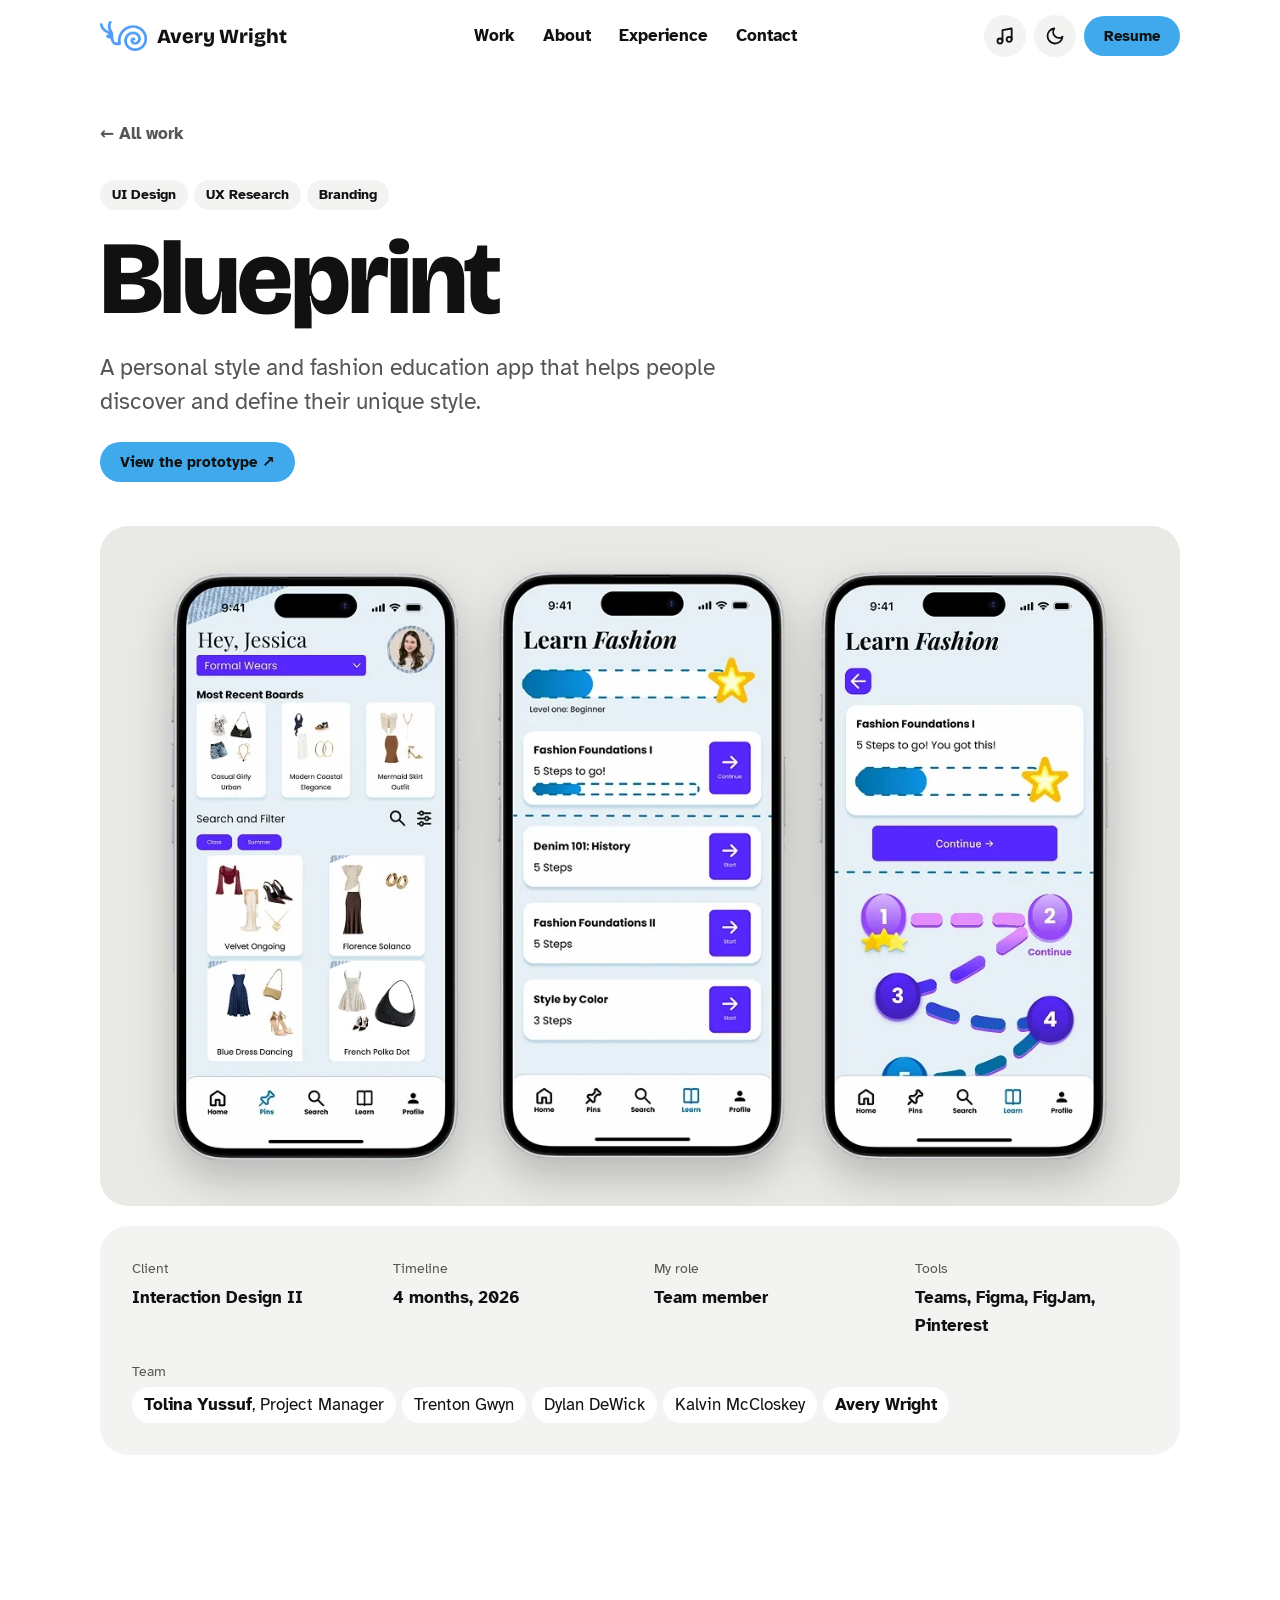
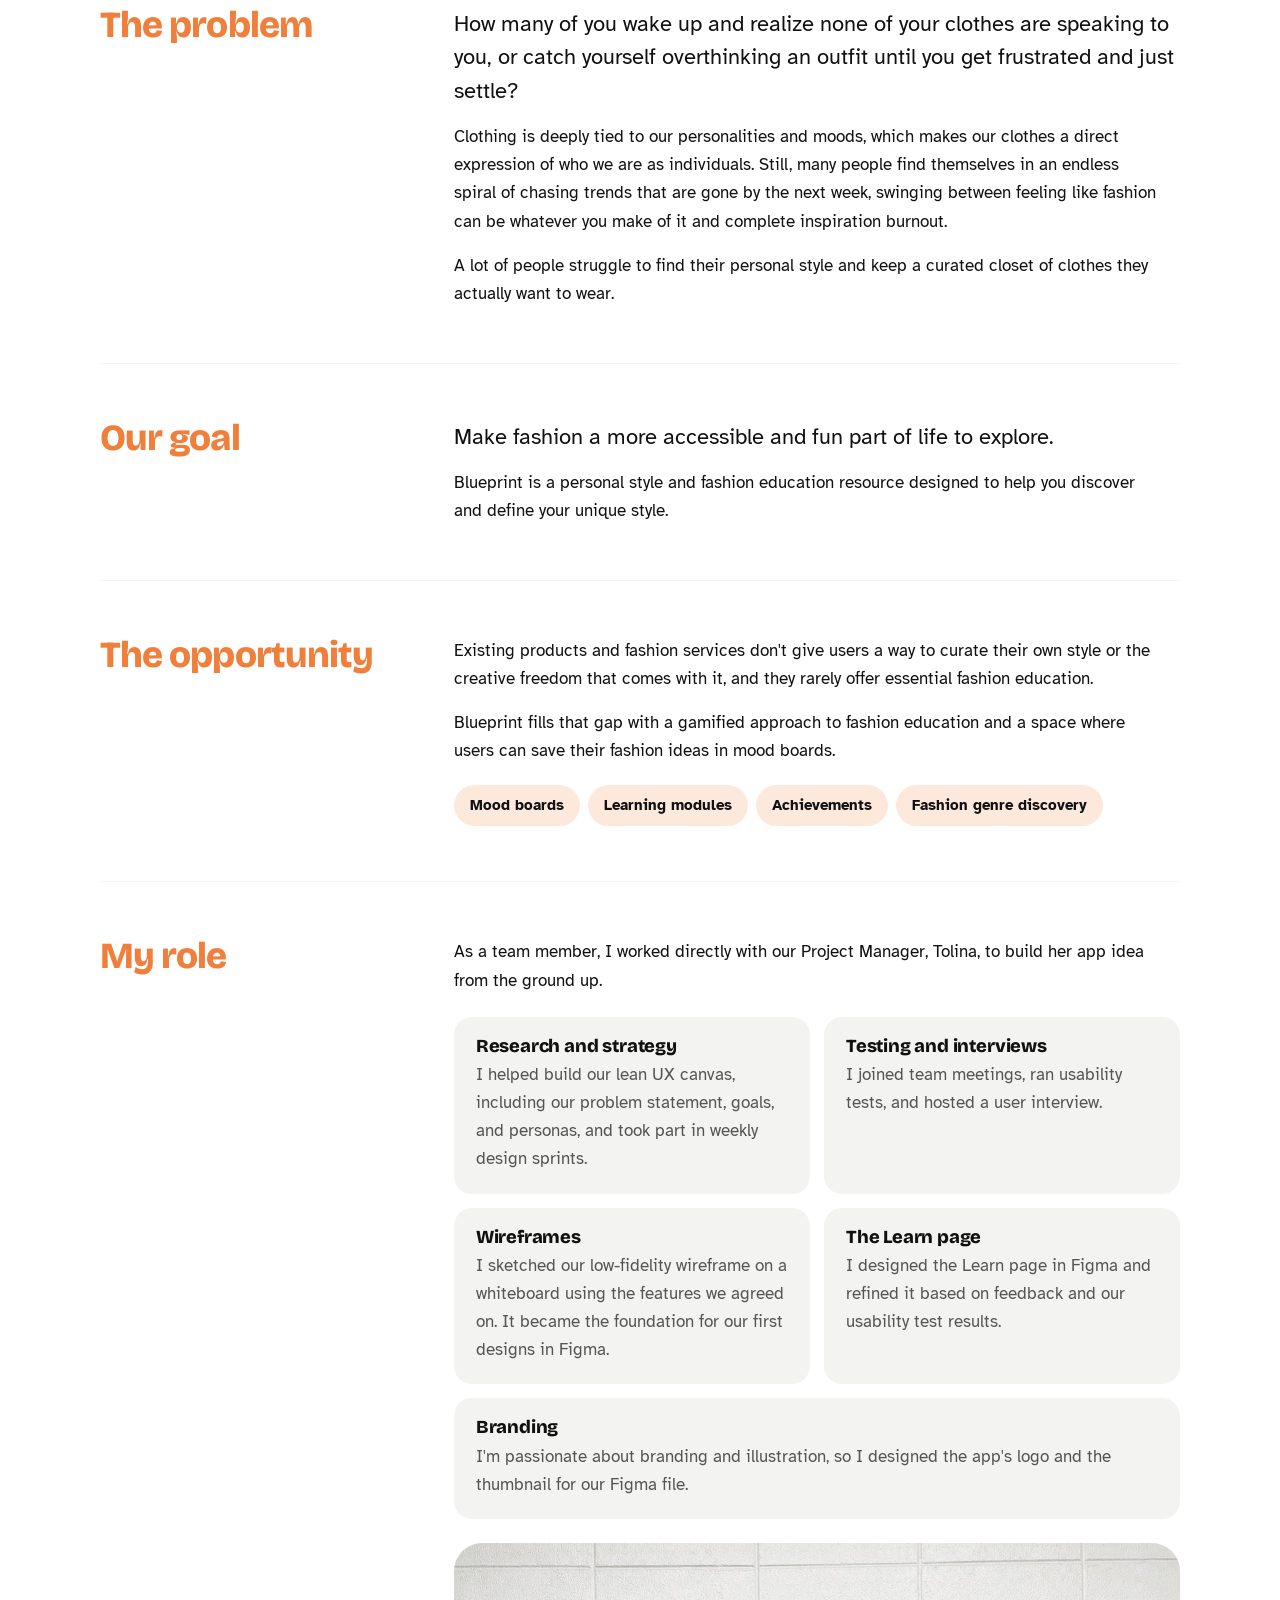
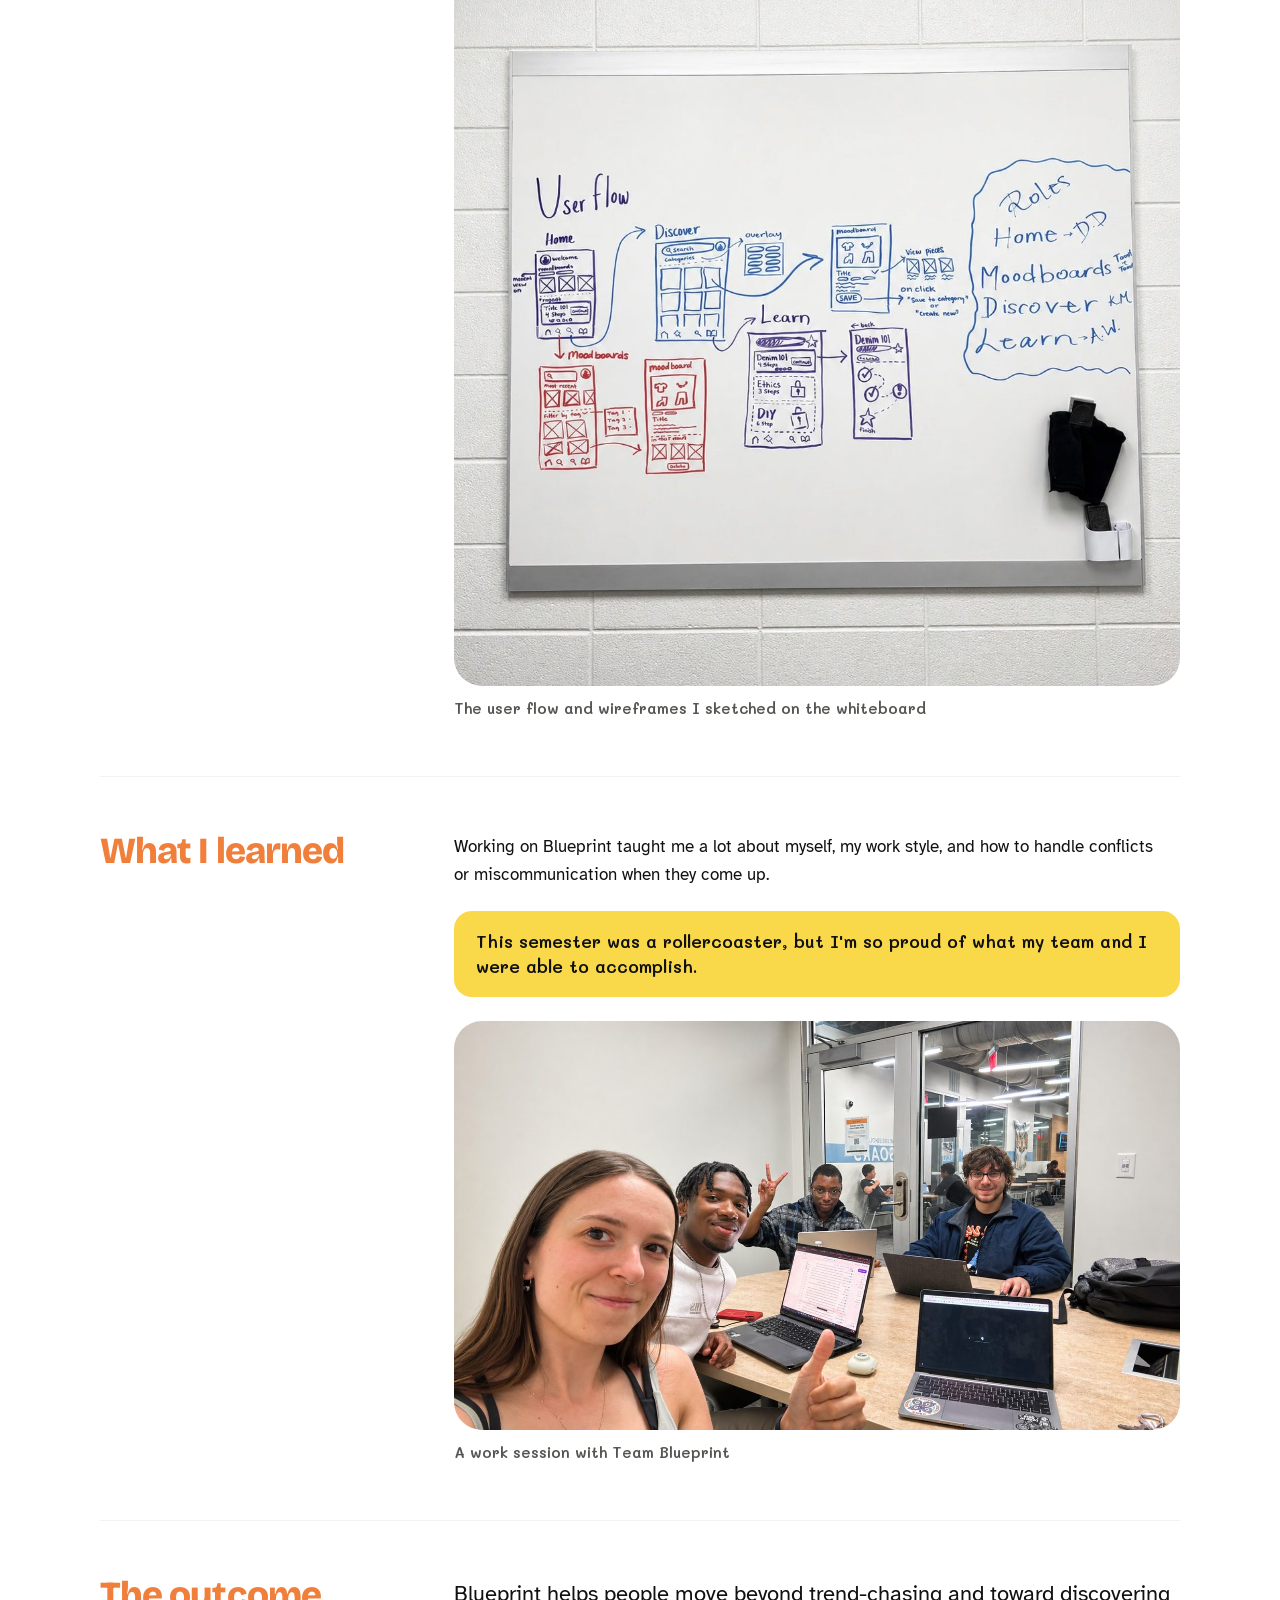
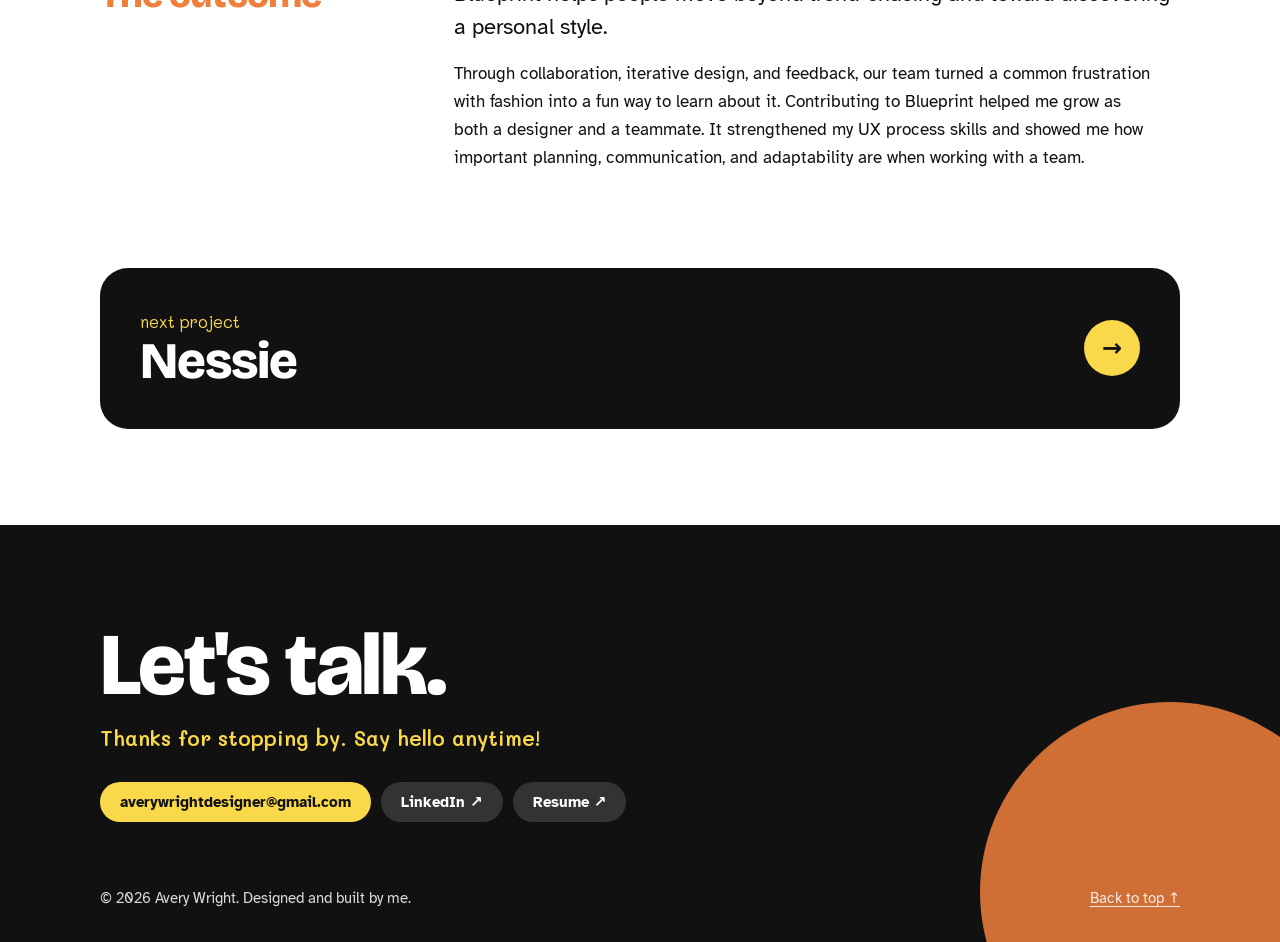
==== blueprint.html @ 654aea6c "Use Avery's snail drawing for the logo and favicon Co-Authored-By: Claude Opus 5.5 <noreply@anthropi" ====
<!doctype html>
<html lang="en">
<head>
  <meta charset="utf-8">
  <meta name="viewport" content="width=device-width, initial-scale=1">
  <title>Blueprint | Avery Wright</title>
  <meta name="description" content="Blueprint case study: a personal style and fashion education app. Avery Wright, team member, Interaction Design II.">
  <link rel="icon" href="favicon-32.png" type="image/png" sizes="32x32">
  <link rel="icon" href="favicon-192.png" type="image/png" sizes="192x192">
  <link rel="apple-touch-icon" href="apple-touch-icon.png">

  <!-- Set day/night before the page paints, so there's no flash -->
  <script>
    (function () {
      var saved = null;
      try { saved = localStorage.getItem("theme"); } catch (e) {}
      var dark = saved ? saved === "dark" : window.matchMedia("(prefers-color-scheme: dark)").matches;
      document.documentElement.setAttribute("data-theme", dark ? "dark" : "light");
      document.documentElement.classList.add("js");
    })();
  </script>

  <!-- Fonts: Bricolage Grotesque (headings), Atkinson Hyperlegible (body), Mali (rounded handwritten notes) -->
  <link rel="preconnect" href="https://fonts.googleapis.com">
  <link rel="preconnect" href="https://fonts.gstatic.com" crossorigin>
  <link href="https://fonts.googleapis.com/css2?family=Atkinson+Hyperlegible:ital,wght@0,400;0,700;1,400&family=Bricolage+Grotesque:opsz,wght@12..96,500;12..96,700;12..96,800&family=Mali:wght@500;600;700&display=swap" rel="stylesheet">

  <link rel="stylesheet" href="styles.css">
</head>
<body>
  <a class="skip" href="#main">Skip to content</a>

  <!-- ===================== HEADER ===================== -->
  <header class="nav">
    <div class="wrap">
      <a class="logo" href="index.html">
        <img class="logo-snail" src="images/snail.png" width="64" height="41" alt="">Avery Wright</a>
      <nav aria-label="Main">
        <ul>
          <li><a href="index.html#work">Work</a></li>
          <li><a href="index.html#about">About</a></li>
          <li><a href="index.html#experience">Experience</a></li>
          <li><a href="#contact">Contact</a></li>
        </ul>
      </nav>
      <div class="nav-right">
        <button class="icon-btn" id="musicBtn" aria-pressed="false" aria-label="Play music" title="Play music">
          <svg class="i-note" viewBox="0 0 24 24" fill="none" stroke="currentColor" stroke-width="2.2" stroke-linecap="round" stroke-linejoin="round" aria-hidden="true"><path d="M9 18V5l11-2v13"/><circle cx="6" cy="18" r="3"/><circle cx="17" cy="16" r="3"/></svg>
          <span class="eq" aria-hidden="true"><i></i><i></i><i></i></span>
        </button>
        <button class="icon-btn" id="themeBtn" aria-label="Switch to night mode" title="Switch to night mode">
          <svg class="i-moon" viewBox="0 0 24 24" fill="none" stroke="currentColor" stroke-width="2.2" stroke-linecap="round" stroke-linejoin="round" aria-hidden="true"><path d="M21 12.8A9 9 0 1 1 11.2 3a7 7 0 0 0 9.8 9.8z"/></svg>
          <svg class="i-sun" viewBox="0 0 24 24" fill="none" stroke="currentColor" stroke-width="2.2" stroke-linecap="round" aria-hidden="true"><circle cx="12" cy="12" r="4.5"/><path d="M12 2v2M12 20v2M4.9 4.9l1.4 1.4M17.7 17.7l1.4 1.4M2 12h2M20 12h2M4.9 19.1l1.4-1.4M17.7 6.3l1.4-1.4"/></svg>
        </button>
        <a class="btn primary" href="resume.pdf" target="_blank" rel="noopener">Resume</a>
      </div>
    </div>
  </header>

  <main id="main">
    <section class="cs-hero" aria-labelledby="cs-title">
      <div class="wrap">
        <a class="back" href="index.html#work">← All work</a>
        <div class="tags" data-reveal><span class="tag">UI Design</span><span class="tag">UX Research</span><span class="tag">Branding</span></div>
        <h1 id="cs-title" data-reveal>Blueprint</h1>
        <p class="cs-lede" data-reveal style="--d:.08s">A personal style and fashion education app that helps people discover and define their unique style.</p>
        <div class="cs-actions" data-reveal style="--d:.1s"><a class="btn primary" href="https://www.figma.com/proto/asIPcxpDT8ZgyqwNdbcS0R/GRADED---Team-Yussuf---Design-File?node-id=611-2611&amp;p=f&amp;t=6YmvYq54oFZnmH8m-1&amp;scaling=scale-down&amp;content-scaling=fixed&amp;page-id=0%3A1&amp;starting-point-node-id=1547%3A3141" target="_blank" rel="noopener">View the prototype ↗</a></div>
        <div class="cs-cover device" data-reveal style="--d:.12s">
          <img src="images/blueprint-screens.webp" width="1107" height="697" alt="Three Blueprint app screens: the home screen with recent mood boards, the Learn Fashion lesson list, and a lesson path with numbered steps">
        </div>
        <dl class="cs-facts" data-reveal style="--d:.1s">
          <div><dt>Client</dt><dd>Interaction Design II</dd></div>
          <div><dt>Timeline</dt><dd>4 months, 2026</dd></div>
          <div><dt>My role</dt><dd>Team member</dd></div>
          <div><dt>Tools</dt><dd>Teams, Figma, FigJam, Pinterest</dd></div>
          <div class="team"><dt>Team</dt><dd><ul><li><b>Tolina Yussuf</b>, Project Manager</li><li>Trenton Gwyn</li><li>Dylan DeWick</li><li>Kalvin McCloskey</li><li><b>Avery Wright</b></li></ul></dd></div>
        </dl>
      </div>
    </section>

    <div class="cs-body">
      <div class="wrap">
        <section class="cs-sec" data-reveal>
          <h2>The problem</h2>
          <div>
            <p class="big">How many of you wake up and realize none of your clothes are speaking to you, or catch yourself overthinking an outfit until you get frustrated and just settle?</p>
            <p>Clothing is deeply tied to our personalities and moods, which makes our clothes a direct expression of who we are as individuals. Still, many people find themselves in an endless spiral of chasing trends that are gone by the next week, swinging between feeling like fashion can be whatever you make of it and complete inspiration burnout.</p>
            <p>A lot of people struggle to find their personal style and keep a curated closet of clothes they actually want to wear.</p>
          </div>
        </section>

        <section class="cs-sec" data-reveal>
          <h2>Our goal</h2>
          <div>
            <p class="big">Make fashion a more accessible and fun part of life to explore.</p>
            <p>Blueprint is a personal style and fashion education resource designed to help you discover and define your unique style.</p>
          </div>
        </section>

        <section class="cs-sec" data-reveal>
          <h2>The opportunity</h2>
          <div>
            <p>Existing products and fashion services don't give users a way to curate their own style or the creative freedom that comes with it, and they rarely offer essential fashion education.</p>
            <p>Blueprint fills that gap with a gamified approach to fashion education and a space where users can save their fashion ideas in mood boards.</p>
            <ul class="chips"><li>Mood boards</li><li>Learning modules</li><li>Achievements</li><li>Fashion genre discovery</li></ul>
          </div>
        </section>

        <section class="cs-sec" data-reveal>
          <h2>My role</h2>
          <div>
            <p>As a team member, I worked directly with our Project Manager, Tolina, to build her app idea from the ground up.</p>
            <div class="contrib">
              <div><h3>Research and strategy</h3><p>I helped build our lean UX canvas, including our problem statement, goals, and personas, and took part in weekly design sprints.</p></div>
              <div><h3>Testing and interviews</h3><p>I joined team meetings, ran usability tests, and hosted a user interview.</p></div>
              <div><h3>Wireframes</h3><p>I sketched our low-fidelity wireframe on a whiteboard using the features we agreed on. It became the foundation for our first designs in Figma.</p></div>
              <div><h3>The Learn page</h3><p>I designed the Learn page in Figma and refined it based on feedback and our usability test results.</p></div>
              <div class="wide"><h3>Branding</h3><p>I'm passionate about branding and illustration, so I designed the app's logo and the thumbnail for our Figma file.</p></div>
            </div>
            <figure class="cs-fig">
              <div class="frame"><img src="images/blueprint-whiteboard.jpg" width="1084" height="1109" loading="lazy" alt="Whiteboard sketch of Blueprint's user flow with low-fidelity wireframes for the Home, Discover, Moodboards, and Learn screens, and a list of team roles"></div>
              <figcaption>The user flow and wireframes I sketched on the whiteboard</figcaption>
            </figure>
          </div>
        </section>

        <section class="cs-sec" data-reveal>
          <h2>What I learned</h2>
          <div>
            <p>Working on Blueprint taught me a lot about myself, my work style, and how to handle conflicts or miscommunication when they come up.</p>
            <div class="lesson"><p class="hand">This semester was a rollercoaster, but I'm so proud of what my team and I were able to accomplish.</p></div>
            <figure class="cs-fig">
              <div class="frame"><img src="images/blueprint-team.jpg" width="1400" height="788" loading="lazy" alt="Avery taking a selfie with teammates around a table of laptops during a work session"></div>
              <figcaption>A work session with Team Blueprint</figcaption>
            </figure>
          </div>
        </section>

        <section class="cs-sec" data-reveal>
          <h2>The outcome</h2>
          <div>
            <p class="big">Blueprint helps people move beyond trend-chasing and toward discovering a personal style.</p>
            <p>Through collaboration, iterative design, and feedback, our team turned a common frustration with fashion into a fun way to learn about it. Contributing to Blueprint helped me grow as both a designer and a teammate. It strengthened my UX process skills and showed me how important planning, communication, and adaptability are when working with a team.</p>
          </div>
        </section>

        <a class="next-proj" href="nessie.html" data-reveal>
          <span><small>next project</small><strong>Nessie</strong></span>
          <span class="arrow" aria-hidden="true">→</span>
        </a>
      </div>
    </div>
  </main>

  <!-- ===================== CONTACT / FOOTER ===================== -->
  <footer id="contact">
    <div class="foot-sun" aria-hidden="true"></div>
    <div class="wrap">
      <h2 data-reveal>Let's talk.</h2>
      <p class="hand" data-reveal style="--d:.1s">Thanks for stopping by. Say hello anytime!</p>
      <div class="contact-links" data-reveal style="--d:.18s">
        <a class="btn primary" href="mailto:averywrightdesigner@gmail.com">averywrightdesigner@gmail.com</a>
        <a class="btn" href="https://www.linkedin.com/in/avery-wright-5a2067278" target="_blank" rel="noopener">LinkedIn ↗</a>
        <a class="btn" href="resume.pdf" target="_blank" rel="noopener">Resume ↗</a>
      </div>
      <div class="foot-bottom">
        <span>© <span id="year">2026</span> Avery Wright. Designed and built by me.</span>
        <a href="#main">Back to top ↑</a>
      </div>
    </div>
  </footer>

  <script src="main.js"></script>
</body>
</html>
---- styles.css ----
/* ============================================================
   COLOR TOKENS
   Black and white, with sky blue, sun yellow and orange accents.
   Day mode first, night mode below. Change a value once and it
   updates everywhere.
   ============================================================ */
:root {
  --bg:          #FFFFFF;
  --surface:     #F3F3F1;  /* light gray panels */
  --surface-2:   #E9E9E6;
  --surface-3:   #FAFAF8;
  --text:        #111111;
  --text-2:      #555552;
  --accent:      #3FA9EC;  /* sky blue buttons (black text on top) */
  --accent-hov:  #6BBDF1;
  --on-accent:   #111111;
  --accent-text: #C2531A;  /* deep orange for small accent text */
  --headline:    #F07F3C;  /* orange */
  --hand:        #C2531A;
  --orb:         #F9D84A;  /* sun yellow circle behind your photo */
  --tint-1: #E4F3FD;  --thumb-1: #E9E9E6;   /* pale blue project */
  --tint-2: #FEF5CF;  --thumb-2: #E9E9E6;   /* pale yellow project */
  --tint-3: #FDE9DC;  --thumb-3: #E9E9E6;   /* pale orange project */
  --chip:        rgba(255, 255, 255, .9);
  --deep:        #111111;  /* footer */
  --deep-2:      #2A2A2A;
  --on-deep:     #FFFFFF;
  --nav-bg:      rgba(255, 255, 255, .9);
  --fun-bg:   #F9D84A;
  --fun-text: #111111;
  --mock:        #FFFFFF;
}
:root[data-theme="dark"] {
  --bg:          #0D0D0D;
  --surface:     #1A1A1A;
  --surface-2:   #262626;
  --surface-3:   #141414;
  --text:        #F5F5F2;
  --text-2:      #B3B3AE;
  --accent:      #4DB3F0;
  --accent-hov:  #79C6F4;
  --on-accent:   #0D0D0D;
  --accent-text: #F59A62;
  --headline:    #F28A4A;
  --hand:        #F9D84A;
  --orb:         #F9D84A;
  --tint-1: #13222C;  --thumb-1: #262626;
  --tint-2: #26220F;  --thumb-2: #262626;
  --tint-3: #2A1A11;  --thumb-3: #262626;
  --chip:        rgba(245, 245, 242, .1);
  --deep:        #1A1A1A;
  --deep-2:      #2A2A2A;
  --on-deep:     #F5F5F2;
  --nav-bg:      rgba(13, 13, 13, .9);
  --fun-bg:   #F9D84A;
  --fun-text: #0D0D0D;
  --mock:        #F5F5F2;
}

:root {
  --f-head: "Bricolage Grotesque", system-ui, sans-serif;
  --f-body: "Atkinson Hyperlegible", system-ui, sans-serif;
  --f-hand: "Mali", "Comic Sans MS", system-ui, sans-serif;
  --wrap: 1160px;
  --gutter: clamp(16px, 4vw, 40px);
  --r-lg: 28px;
  --r-md: 18px;
  --ease: cubic-bezier(.22, .8, .24, 1);
}

* { box-sizing: border-box; margin: 0; padding: 0; }
html { scroll-behavior: smooth; scroll-padding-top: 80px; }
body {
  background: var(--bg);
  color: var(--text);
  font: 400 1.0625rem/1.65 var(--f-body);
  -webkit-font-smoothing: antialiased;
  overflow-x: hidden;
  transition: background-color .5s var(--ease), color .5s var(--ease);
}
img, svg { display: block; max-width: 100%; }
a { color: var(--accent-text); text-underline-offset: 3px; }
:focus-visible { outline: 3px solid var(--headline); outline-offset: 3px; border-radius: 6px; }
::selection { background: #F9D84A; color: #111111; }

.wrap { max-width: var(--wrap); margin: 0 auto; padding: 0 var(--gutter); }
.skip { position: absolute; left: -999px; }
.skip:focus { left: 16px; top: 16px; background: var(--surface); padding: 8px 12px; z-index: 99; }

h1, h2, h3 { font-family: var(--f-head); line-height: 1.02; letter-spacing: -0.025em; font-weight: 800; }
.hand { font-family: var(--f-hand); font-weight: 600; color: var(--hand); line-height: 1.4; }

/* Buttons: solid fills, no outlines */
.btn {
  display: inline-flex; align-items: center; gap: 8px; white-space: nowrap;
  font: 700 0.95rem var(--f-body);
  padding: 11px 20px; border-radius: 999px; border: 0;
  background: var(--surface); color: var(--text);
  text-decoration: none; cursor: pointer;
  transition: background-color .25s var(--ease), transform .25s var(--ease);
}
.btn:hover { background: var(--surface-2); transform: translateY(-2px); }
.btn.primary { background: var(--accent); color: var(--on-accent); }
.btn.primary:hover { background: var(--accent-hov); }

/* Round icon buttons in the header */
.icon-btn {
  width: 42px; height: 42px; border-radius: 50%; border: 0; cursor: pointer;
  display: grid; place-items: center;
  background: var(--surface); color: var(--text);
  transition: background-color .25s var(--ease), transform .25s var(--ease);
}
.icon-btn:hover { background: var(--surface-2); transform: translateY(-2px); }
.icon-btn svg { width: 20px; height: 20px; }
.icon-btn[aria-pressed="true"] { background: var(--accent); color: var(--on-accent); }

/* theme icon: moon by day, sun by night */
.i-sun { display: none; }
[data-theme="dark"] .i-sun { display: block; }
[data-theme="dark"] .i-moon { display: none; }

/* music icon: note when off, bouncing bars when on */
.eq { display: none; gap: 3px; align-items: end; height: 16px; }
.eq i { width: 3px; background: currentColor; border-radius: 2px; height: 40%; animation: eq 1s ease-in-out infinite; }
.eq i:nth-child(2) { animation-delay: -.4s; }
.eq i:nth-child(3) { animation-delay: -.7s; }
@keyframes eq { 0%, 100% { height: 30%; } 50% { height: 100%; } }
#musicBtn[aria-pressed="true"] .eq { display: flex; }
#musicBtn[aria-pressed="true"] .i-note { display: none; }

/* ============================================================
   NAV
   ============================================================ */
.nav {
  position: sticky; top: 0; z-index: 20;
  background: var(--nav-bg);
  -webkit-backdrop-filter: blur(12px); backdrop-filter: blur(12px);
  transition: background-color .5s var(--ease);
}
.nav .wrap { display: flex; align-items: center; justify-content: space-between; gap: 16px; height: 72px; }
.logo {
  font: 800 1.25rem var(--f-head); color: var(--text); text-decoration: none;
  display: flex; align-items: center; gap: 10px; white-space: nowrap;
}
.logo-snail { width: auto; height: 30px; flex: none; transition: transform .6s var(--ease); }
.logo:hover .logo-snail { transform: translateX(4px); }
.nav ul { display: flex; gap: 28px; list-style: none; }
.nav ul a { color: var(--text); text-decoration: none; font-weight: 700; position: relative; }
.nav ul a::after {
  content: ""; position: absolute; left: 0; right: 0; bottom: -4px; height: 3px; border-radius: 3px;
  background: #F9D84A; transform: scaleX(0); transform-origin: left; transition: transform .3s var(--ease);
}
.nav ul a:hover::after, .nav ul a.active::after { transform: scaleX(1); }
.nav-right { display: flex; align-items: center; gap: 8px; }

/* ============================================================
   HERO
   ============================================================ */
.hero { padding: clamp(32px, 6vw, 80px) 0 clamp(48px, 7vw, 88px); }
.hero .wrap { display: grid; grid-template-columns: 1.25fr 1fr; gap: clamp(36px, 6vw, 88px); align-items: center; }
.hero h1 { font-size: clamp(3.6rem, 10.5vw, 8rem); }
.hero h1 .last { color: inherit; }
.hero .quote { font-size: clamp(1.15rem, 1.9vw, 1.45rem); margin: 22px 0 28px; max-width: 32ch; }
.facts { list-style: none; display: grid; gap: 8px; margin-bottom: 30px; }
.facts li { display: flex; flex-wrap: wrap; column-gap: 10px; align-items: baseline; }
.facts b { font-family: var(--f-head); font-weight: 700; white-space: nowrap; }
.facts span { color: var(--text-2); }
.quick-links { display: flex; flex-wrap: wrap; gap: 10px; }

/* Photo in an arch, with a sun (or moon) behind it */
.portrait { position: relative; isolation: isolate; max-width: 440px; justify-self: center; width: 100%; }
.portrait .orb {
  position: absolute; z-index: -1; width: 48%; aspect-ratio: 1; border-radius: 50%;
  top: -5%; right: -5%; background: var(--orb);
  transition: background-color .6s var(--ease);
}
.portrait .arch {
  aspect-ratio: 4 / 5; overflow: hidden;
  border-radius: 50% 50% var(--r-lg) var(--r-lg) / 40% 40% var(--r-lg) var(--r-lg);
  background: var(--surface-2);
}
.portrait img { width: 100%; height: 100%; object-fit: cover; object-position: 50% 45%; }
.portrait figcaption { font-family: var(--f-hand); font-weight: 500; font-size: 1rem; color: var(--text-2); padding: 12px 6px 0; text-align: center; }

/* ============================================================
   SKILLS TICKER
   ============================================================ */
.ticker { background: #3FA9EC; color: #111111; overflow: hidden; padding: 16px 0; transition: background-color .5s var(--ease); }
.ticker-track { display: flex; width: max-content; }
.ticker-track span { font: 700 1.15rem var(--f-head); padding: 0 22px; white-space: nowrap; display: flex; align-items: center; gap: 22px; }
.ticker-track span::after { content: ""; width: 10px; height: 10px; border-radius: 50%; background: #F9D84A; }

/* ============================================================
   SECTIONS
   ============================================================ */
section { padding: clamp(56px, 8vw, 112px) 0; }
.sec-head { display: flex; align-items: baseline; justify-content: space-between; gap: 8px 20px; margin-bottom: clamp(28px, 4vw, 44px); flex-wrap: wrap; }
.sec-head h2 { font-size: clamp(2.4rem, 6vw, 4rem); }
.sec-head .hand { font-size: 1.1rem; }

/* ---------- Projects ---------- */
.projects { display: grid; gap: clamp(20px, 3vw, 32px); }
.project {
  display: grid; grid-template-columns: 1.15fr 1fr; gap: clamp(20px, 4vw, 48px);
  border-radius: var(--r-lg); padding: clamp(18px, 3vw, 32px); align-items: center;
  transition: background-color .5s var(--ease);
}
.project.t-1 { background: var(--tint-1); }
.project.t-2 { background: var(--tint-2); }
.project.t-3 { background: var(--tint-3); }
.project:nth-child(even) .thumb { order: 2; }

.thumb { aspect-ratio: 4 / 3; border-radius: var(--r-md); overflow: hidden; display: grid; place-items: center; }
.thumb img { width: 100%; height: 100%; object-fit: cover; }
.t-1 .thumb { background: var(--thumb-1); }
.t-2 .thumb { background: var(--thumb-2); }
.t-3 .thumb { background: var(--thumb-3); }

/* Placeholder screens. Delete each .mock once you add a real image. */
.mock { background: var(--mock); border-radius: 14px; padding: 14px; display: grid; gap: 9px; }
.mock i { display: block; height: 10px; border-radius: 6px; background: #E4F3FD; }
.mock i.h { width: 50%; height: 14px; background: #111111; }
.mock i.btnbar { width: 45%; height: 24px; background: #3FA9EC; border-radius: 999px; }
.mock.phone { width: 34%; aspect-ratio: 9 / 17; align-content: start; border-radius: 22px; }
.mock.phone i.img { height: 40%; min-height: 60px; border-radius: 10px; }
.mock.desk { width: 76%; }
.mock.desk .row { display: grid; grid-template-columns: repeat(3, 1fr); gap: 8px; }
.mock.desk .row i { height: 46px; }
.mock.cards { width: 70%; background: transparent; padding: 0; grid-template-columns: 1fr 1fr; gap: 12px; }
.mock.cards b { display: grid; gap: 8px; align-content: start; background: var(--mock); border-radius: 14px; padding: 12px; min-height: 120px; }
.mock.cards b:first-child { transform: rotate(-4deg); }
.mock.cards b:last-child { transform: rotate(3deg) translateY(10px); }
.mock.cards b i:first-child { height: 46px; background: #F07F3C; }

.tags { display: flex; flex-wrap: wrap; gap: 6px; margin-bottom: 12px; }
.tag { font-size: 0.85rem; font-weight: 700; padding: 4px 12px; border-radius: 999px; background: var(--chip); }
.project h3 { font-size: clamp(1.8rem, 3.4vw, 2.5rem); margin-bottom: 10px; }
.project .blurb { color: var(--text-2); margin-bottom: 20px; max-width: 52ch; }
.meta { display: flex; flex-wrap: wrap; gap: 6px 32px; margin-bottom: 22px; }
.meta dt { font-size: 0.85rem; color: var(--text-2); }
.meta dd { font-weight: 700; }
.actions { display: flex; flex-wrap: wrap; gap: 10px; align-items: center; }
.project .btn:not(.primary) { background: var(--chip); }
.project .btn:not(.primary):hover { background: var(--bg); }
.soon { font-family: var(--f-hand); font-weight: 600; font-size: 1.05rem; color: var(--hand); }

/* ---------- About ---------- */
.bento {
  display: grid; gap: clamp(14px, 2vw, 20px);
  grid-template-columns: repeat(6, 1fr);
  grid-template-areas:
    "bio    bio    bio    bio    grad   grad"
    "climb  climb  fun    fun    fun    fun"
    "skills skills skills skills pet    pet";
}
.tile { border-radius: var(--r-lg); padding: clamp(22px, 3vw, 34px); transition: background-color .5s var(--ease); }
.tile h3 { font-size: 1.45rem; margin-bottom: 12px; letter-spacing: -0.015em; }
.tile p { max-width: 62ch; }
.tile p + p { margin-top: 14px; }

.bio    { grid-area: bio; background: var(--surface); }
.bio p:first-of-type { font-size: clamp(1.15rem, 1.8vw, 1.35rem); line-height: 1.55; }
.shot { position: relative; margin: 0; border-radius: var(--r-lg); overflow: hidden; min-height: 340px; background: var(--surface-2); }
.shot img { position: absolute; inset: 0; width: 100%; height: 100%; object-fit: cover; }
.shot figcaption {
  position: absolute; left: 14px; bottom: 14px; right: 14px; width: fit-content;
  font-family: var(--f-hand); font-weight: 600; font-size: 0.95rem; line-height: 1.3;
  padding: 6px 14px; border-radius: 999px; background: var(--bg); color: var(--text);
}
.grad  { grid-area: grad; }
.grad img { object-position: 55% 50%; }
.climb { grid-area: climb; }
.climb img { object-position: 45% 55%; }
.pet   { grid-area: pet; }
.pet img { object-position: 50% 40%; }
.skills { grid-area: skills; background: var(--surface-3); }
.fun { grid-area: fun; background: var(--fun-bg); color: var(--fun-text); display: flex; flex-direction: column; }
.fun .hand { color: var(--fun-text); font-size: 1.05rem; margin-top: auto; padding-top: 18px; }

.plain { list-style: none; display: grid; gap: 10px; }
.plain li span { display: block; font-size: 0.9rem; opacity: .8; }
.skill-groups { display: grid; gap: 20px; }
.skill-groups h4 { font: 700 1.05rem var(--f-head); margin-bottom: 10px; }
.pills { display: flex; flex-wrap: wrap; gap: 6px; list-style: none; }
.pills li { font-size: 0.88rem; padding: 5px 12px; border-radius: 999px; background: var(--surface); white-space: nowrap; }

/* ---------- Experience & education ---------- */
.timeline { display: grid; grid-template-columns: 1fr 1fr; gap: clamp(28px, 5vw, 72px); }
.timeline h3 { font-size: 1.6rem; margin-bottom: 20px; color: var(--headline); }
.entries { list-style: none; display: grid; gap: 14px; }
.entry { background: var(--surface); border-radius: var(--r-md); padding: 20px 22px; transition: background-color .5s var(--ease); }
.entry .top { display: flex; justify-content: space-between; flex-wrap: wrap; gap: 4px 16px; align-items: baseline; }
.entry .org { font: 700 1.2rem var(--f-head); }
.entry .when { color: var(--text-2); font-size: 0.92rem; font-variant-numeric: tabular-nums; white-space: nowrap; }
.entry .role { color: var(--accent-text); font-weight: 700; margin-bottom: 6px; }
.entry p, .entry li { color: var(--text-2); }
.entry ul.honors { list-style: none; display: flex; flex-wrap: wrap; gap: 6px; margin-top: 4px; }
.entry ul.honors li { font-size: 0.88rem; padding: 3px 11px; border-radius: 999px; background: var(--bg); color: var(--text); }
.entry ul.honors li.star { background: #F9D84A; color: #111111; font-weight: 700; }

/* ---------- Footer ---------- */
footer { background: var(--deep); color: var(--on-deep); padding: clamp(56px, 8vw, 96px) 0 32px; overflow: hidden; position: relative; transition: background-color .5s var(--ease); }
footer .wrap { position: relative; z-index: 1; }
footer h2 { font-size: clamp(2.8rem, 8vw, 5.5rem); color: var(--on-deep); margin-bottom: 12px; }
footer .hand { color: #F9D84A; font-size: clamp(1.1rem, 1.8vw, 1.3rem); }
footer a { color: var(--on-deep); }
.contact-links { display: flex; flex-wrap: wrap; gap: 10px; margin: 30px 0 64px; }
footer .btn { background: rgba(255, 255, 255, .14); color: var(--on-deep); }
footer .btn:hover { background: #F9D84A; color: #111111; }
footer .btn.primary { background: #F9D84A; color: #111111; }
footer .btn.primary:hover { background: #FBE38A; }
.foot-sun { position: absolute; right: -80px; bottom: -140px; width: 380px; height: 380px; border-radius: 50%; background: #F07F3C; opacity: .85; }
.foot-bottom { display: flex; justify-content: space-between; flex-wrap: wrap; gap: 12px; font-size: 0.92rem; opacity: .85; }

/* ============================================================
   MOTION: reveals on scroll. All of it turns off for people
   who set "reduce motion" on their device.
   ============================================================ */
.js [data-reveal] {
  opacity: 0; transform: translateY(28px);
  transition: opacity .8s var(--ease), transform .8s var(--ease);
  transition-delay: var(--d, 0s);
}
.js [data-reveal].in { opacity: 1; transform: none; }
.ticker-track { animation: slide 38s linear infinite; }
@keyframes slide { to { transform: translateX(-50%); } }
.js .portrait.in .orb { animation: rise 1.4s var(--ease) .25s both; }
@keyframes rise { from { transform: translateY(60%) scale(.85); opacity: 0; } to { transform: none; opacity: 1; } }

@media (prefers-reduced-motion: reduce) {
  html { scroll-behavior: auto; }
  .js [data-reveal] { opacity: 1; transform: none; transition: none; }
  .ticker-track, .js .portrait.in .orb, .eq i { animation: none; }
  .btn:hover, .icon-btn:hover { transform: none; }
}

/* ============================================================
   GREEN CURSOR
   Normal arrow and pointing-hand shapes, in fern green.
   Only applies to mouse/trackpad users.
   ============================================================ */
@media (hover: hover) and (pointer: fine) {
  html, body { cursor: url("data:image/svg+xml,%3Csvg xmlns=%22http://www.w3.org/2000/svg%22 width=%2228%22 height=%2228%22 viewBox=%220 0 24 24%22%3E%3Cpath d=%22M4 2.5v16.2l4.1-3.9 2.9 6.6 2.7-1.2-2.9-6.5h5.8z%22 fill=%22%233FA9EC%22 stroke=%22%23FFFFFF%22 stroke-width=%221.6%22 stroke-linejoin=%22round%22/%3E%3Cpath d=%22M4 2.5v16.2l4.1-3.9 2.9 6.6 2.7-1.2-2.9-6.5h5.8z%22 fill=%22none%22 stroke=%22%231B6FA8%22 stroke-width=%22.7%22 stroke-linejoin=%22round%22/%3E%3C/svg%3E") 5 3, auto; }
  a, button, [role="button"], label, summary, select { cursor: url("data:image/svg+xml,%3Csvg xmlns=%22http://www.w3.org/2000/svg%22 width=%2228%22 height=%2228%22 viewBox=%220 0 24 24%22%3E%3Cpath d=%22M9.6 2.2c-1.1 0-1.9.9-1.9 1.9v8.6l-1.2-1.2c-.8-.8-2-.8-2.7 0-.8.7-.8 1.9 0 2.7l4.4 4.9c1.2 1.4 2.6 2.4 4.6 2.4h2.4c3 0 5.4-2.4 5.4-5.4v-4.6c0-1-.8-1.8-1.8-1.8-.4 0-.8.1-1.1.4-.2-.8-1-1.4-1.8-1.4-.5 0-.9.2-1.2.5-.3-.7-1-1.2-1.8-1.2-.3 0-.5.1-.8.2V4.1c0-1-.8-1.9-1.9-1.9z%22 fill=%22%233FA9EC%22 stroke=%22%23FFFFFF%22 stroke-width=%221.6%22 stroke-linejoin=%22round%22/%3E%3Cpath d=%22M9.6 2.2c-1.1 0-1.9.9-1.9 1.9v8.6l-1.2-1.2c-.8-.8-2-.8-2.7 0-.8.7-.8 1.9 0 2.7l4.4 4.9c1.2 1.4 2.6 2.4 4.6 2.4h2.4c3 0 5.4-2.4 5.4-5.4v-4.6c0-1-.8-1.8-1.8-1.8-.4 0-.8.1-1.1.4-.2-.8-1-1.4-1.8-1.4-.5 0-.9.2-1.2.5-.3-.7-1-1.2-1.8-1.2-.3 0-.5.1-.8.2V4.1c0-1-.8-1.9-1.9-1.9z M11.5 9.9v4.4M14.5 10.3v4M17.5 11.7v2.8%22 fill=%22none%22 stroke=%22%231B6FA8%22 stroke-width=%22.8%22 stroke-linecap=%22round%22 stroke-linejoin=%22round%22/%3E%3C/svg%3E") 11 3, pointer; }
}

/* ============================================================
   RESPONSIVE
   ============================================================ */
@media (max-width: 960px) {
  .bento { grid-template-columns: 1fr 1fr; grid-template-areas: "bio bio" "grad climb" "fun fun" "skills pet"; }
  .grad, .climb { aspect-ratio: 3 / 4; }
}
@media (max-width: 860px) {
  .hero .wrap, .project, .timeline { grid-template-columns: 1fr; }
  .project:nth-child(even) .thumb { order: 0; }
  .portrait { max-width: 380px; }
  .nav ul { gap: 20px; }
}
@media (max-width: 760px) {
  .nav ul { display: none; }
}
@media (max-width: 600px) {
  .bento { grid-template-columns: 1fr; grid-template-areas: "bio" "grad" "fun" "climb" "skills" "pet"; }
  .shot { aspect-ratio: 4 / 5; min-height: 0; }
  .btn { padding: 10px 16px; }
  .nav .btn { padding: 9px 14px; font-size: 0.875rem; }
  .icon-btn { width: 38px; height: 38px; }
  .logo { font-size: 1.1rem; gap: 8px; }
  .logo-snail { height: 26px; }
  .portrait { max-width: 320px; }
}
@media (max-width: 400px) {
  .logo { font-size: 1rem; gap: 6px; }
  .logo-snail { height: 22px; }
  .nav-right { gap: 6px; }
  .nav .btn { padding: 8px 12px; }
}

/* ============================================================
   CASE STUDY PAGES
   ============================================================ */
.cs-hero { padding: clamp(24px, 4vw, 48px) 0 clamp(28px, 4vw, 48px); }
.back { display: inline-flex; align-items: center; gap: 6px; font-weight: 700; color: var(--text-2); text-decoration: none; margin-bottom: clamp(20px, 3vw, 32px); }
.back:hover { color: var(--accent-text); }
.cs-hero .tags { margin-bottom: 16px; }
.cs-hero .tag { background: var(--surface); }
.cs-hero h1 { font-size: clamp(3.2rem, 9vw, 6.5rem); }
.cs-lede { font-size: clamp(1.15rem, 2vw, 1.45rem); line-height: 1.5; max-width: 44ch; color: var(--text-2); margin-top: 18px; }

.cs-cover {
  margin-top: clamp(28px, 4vw, 44px); border-radius: var(--r-lg); overflow: hidden;
  aspect-ratio: 16 / 8; display: grid; place-items: center; background: var(--thumb-1);
}
.cs-cover.t-2 { background: var(--thumb-2); }
.cs-cover img { width: 100%; height: 100%; object-fit: cover; }
.cs-cover .mock.phone { width: 16%; min-width: 110px; }
.cs-cover .mock.desk { width: 52%; }

.cs-facts {
  display: grid; grid-template-columns: repeat(4, 1fr); gap: 20px 28px;
  background: var(--surface); border-radius: var(--r-lg); padding: clamp(22px, 3vw, 32px);
  margin-top: clamp(16px, 2vw, 20px); transition: background-color .5s var(--ease);
}
.cs-facts dt { font-size: 0.85rem; color: var(--text-2); margin-bottom: 4px; }
.cs-facts dd { font-weight: 700; }
.cs-facts .team { grid-column: 1 / -1; }
.cs-facts .team ul { list-style: none; display: flex; flex-wrap: wrap; gap: 6px; }
.cs-facts .team li { font-weight: 400; padding: 4px 12px; border-radius: 999px; background: var(--bg); white-space: nowrap; }
.cs-facts .team li b { font-weight: 700; }

.cs-body { padding: clamp(24px, 4vw, 48px) 0 clamp(56px, 8vw, 96px); }
.cs-sec {
  display: grid; grid-template-columns: minmax(180px, 1fr) 2.4fr; gap: clamp(16px, 4vw, 64px);
  padding: clamp(32px, 5vw, 56px) 0;
}
.cs-sec + .cs-sec { box-shadow: 0 -1px 0 var(--surface); }
.cs-sec > h2 { font-size: clamp(1.7rem, 3vw, 2.3rem); color: var(--headline); align-self: start; position: sticky; top: 96px; }
.cs-sec p { max-width: 64ch; }
.cs-sec p + p { margin-top: 16px; }
.cs-sec .big { font-size: clamp(1.15rem, 1.8vw, 1.35rem); line-height: 1.55; }

.chips { display: flex; flex-wrap: wrap; gap: 8px; list-style: none; margin-top: 20px; }
.chips li { padding: 8px 16px; border-radius: 999px; background: var(--tint-3); font-weight: 700; font-size: 0.95rem; }

.contrib { display: grid; grid-template-columns: repeat(2, 1fr); gap: 14px; margin-top: 22px; }
.contrib div { background: var(--surface); border-radius: var(--r-md); padding: 20px 22px; transition: background-color .5s var(--ease); }
.contrib div.wide { grid-column: 1 / -1; }
.contrib h3 { font-size: 1.15rem; margin-bottom: 6px; letter-spacing: -0.01em; }
.contrib p { color: var(--text-2); }

.stat { display: flex; align-items: center; gap: 18px; margin-top: 22px; background: var(--tint-1); border-radius: var(--r-md); padding: 18px 22px; transition: background-color .5s var(--ease); }
.stat b { font: 800 clamp(2.4rem, 5vw, 3.2rem)/1 var(--f-head); color: var(--headline); }
.steps { list-style: none; display: grid; gap: 10px; margin-top: 20px; counter-reset: s; }
.steps li { counter-increment: s; display: flex; gap: 14px; align-items: baseline; background: var(--surface); border-radius: var(--r-md); padding: 14px 18px; }
.steps li::before { content: counter(s); font: 800 1.1rem var(--f-head); color: var(--headline); }

.lesson { margin-top: 22px; background: var(--fun-bg); color: var(--fun-text); border-radius: var(--r-md); padding: 18px 22px; }
.lesson .hand { color: var(--fun-text); font-size: 1.1rem; }

.next-proj {
  display: grid; grid-template-columns: 1fr auto; align-items: center; gap: 20px;
  background: var(--deep); color: var(--on-deep); border-radius: var(--r-lg);
  padding: clamp(24px, 4vw, 40px); text-decoration: none; margin-top: clamp(24px, 4vw, 40px);
  transition: background-color .3s var(--ease), transform .3s var(--ease);
}
.next-proj:hover { transform: translateY(-3px); background: var(--deep-2); }
.next-proj small { display: block; font-family: var(--f-hand); font-size: 1.05rem; color: #F9D84A; }
.next-proj strong { font: 800 clamp(2rem, 5vw, 3.2rem)/1.05 var(--f-head); letter-spacing: -0.02em; }
.next-proj .arrow { width: 56px; height: 56px; border-radius: 50%; background: #F9D84A; color: #111111; display: grid; place-items: center; font-size: 1.5rem; font-weight: 800; }

@media (max-width: 860px) {
  .cs-facts { grid-template-columns: 1fr 1fr; }
  .cs-sec { grid-template-columns: 1fr; }
  .cs-sec > h2 { position: static; }
  .cs-cover { aspect-ratio: 4 / 3; }
}
@media (max-width: 560px) {
  .contrib { grid-template-columns: 1fr; }
  .cs-cover .mock.phone { width: 30%; }
  .cs-cover .mock.desk { width: 76%; }
}

/* ---------- Case study images ---------- */
.cs-cover.device { display: block; aspect-ratio: auto; padding: clamp(18px, 4vw, 44px); background: var(--surface-2); }
.cs-cover.device img { display: block; width: 100%; max-width: 940px; height: auto; margin: 0 auto; filter: drop-shadow(0 18px 22px rgba(0, 0, 0, .22)); }
/* phone "peeking" up from the bottom of a project card */
.thumb.device { display: flex; justify-content: center; align-items: flex-start; padding-top: 8%; background: var(--surface-2); }
.thumb.device img { width: 52%; height: auto; flex: none; filter: drop-shadow(0 14px 18px rgba(0, 0, 0, .22)); transition: transform .5s var(--ease); }
.project:hover .thumb.device img { transform: translateY(-6px); }

.cs-fig { margin: 24px 0 0; }
.cs-fig .frame { border-radius: var(--r-lg); overflow: hidden; background: var(--surface); transition: background-color .5s var(--ease); }
.cs-fig img { display: block; width: 100%; height: auto; }
.cs-fig.device .frame { padding: clamp(18px, 4vw, 40px); }
.cs-fig.device img { filter: drop-shadow(0 16px 20px rgba(0, 0, 0, .2)); }
.cs-fig figcaption { font-family: var(--f-hand); font-weight: 600; font-size: 0.95rem; color: var(--text-2); margin-top: 10px; }
.cs-actions { display: flex; flex-wrap: wrap; gap: 10px; margin-top: 22px; }
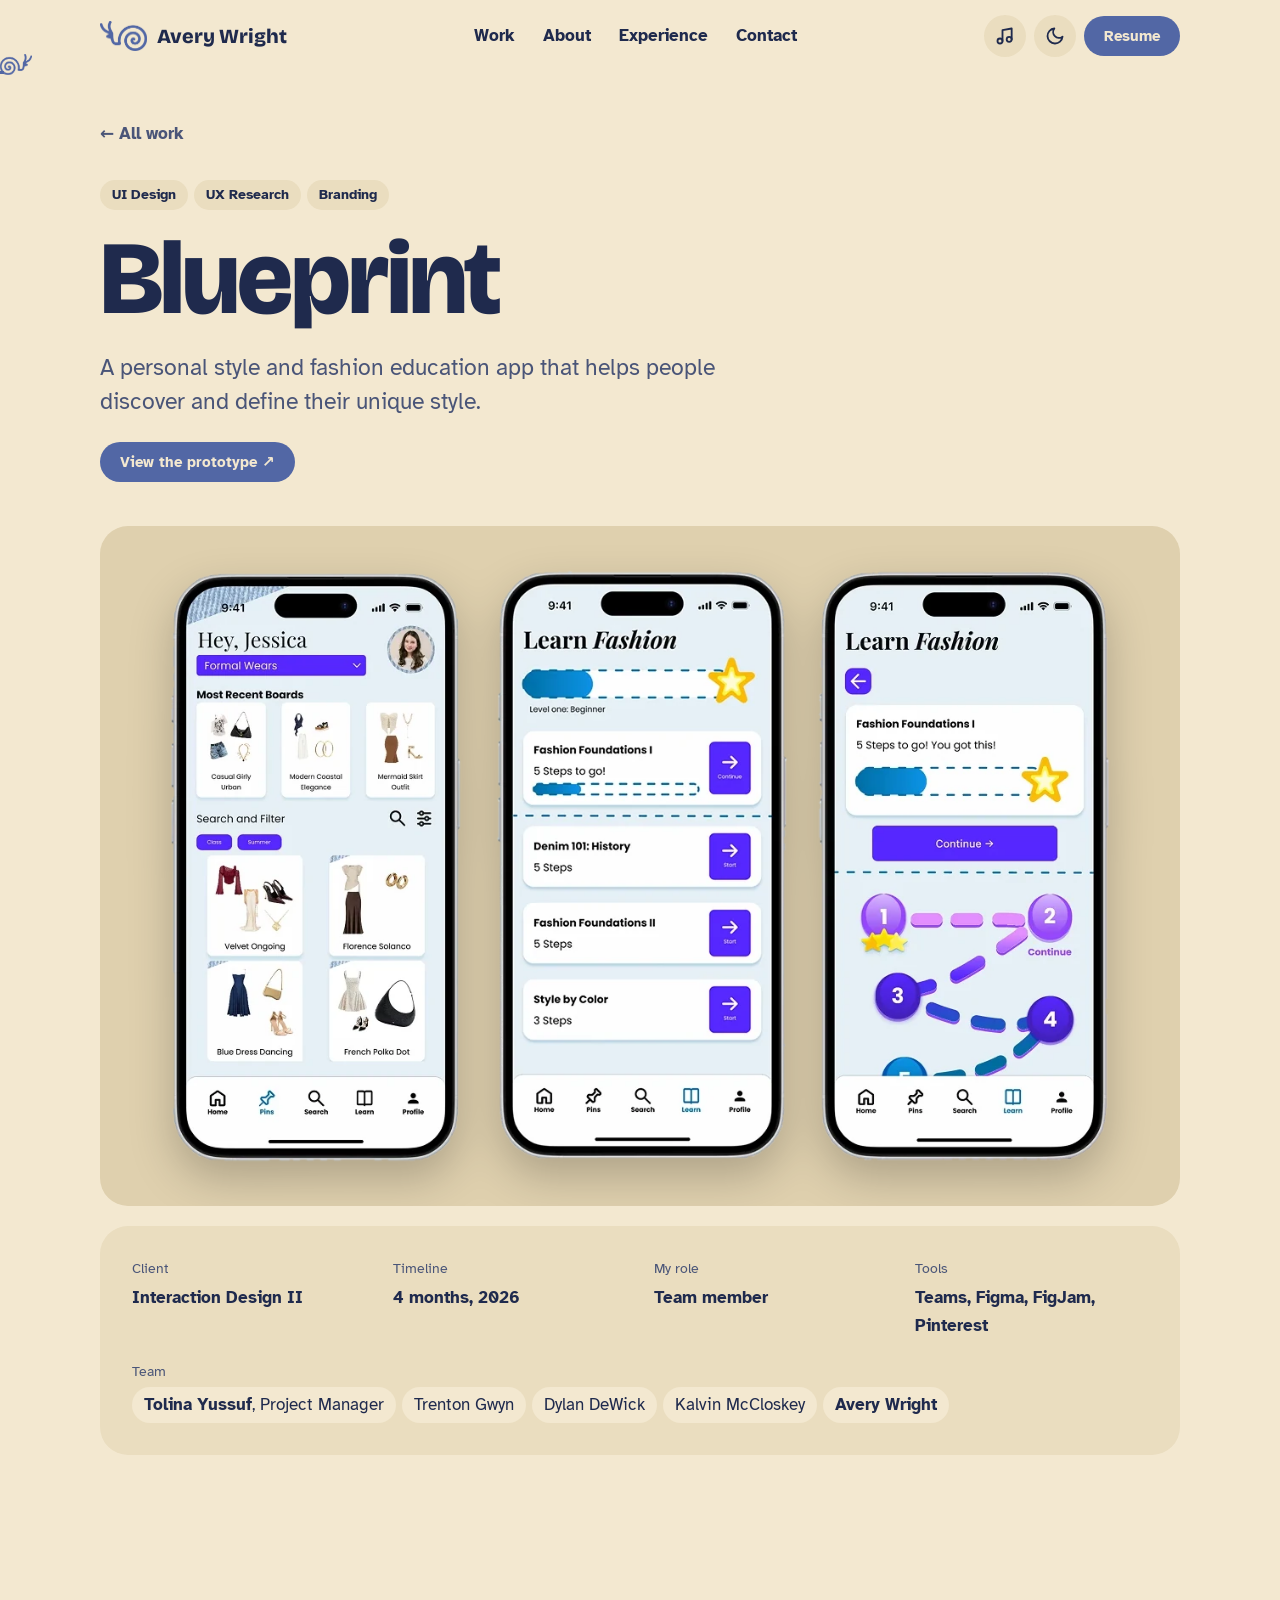
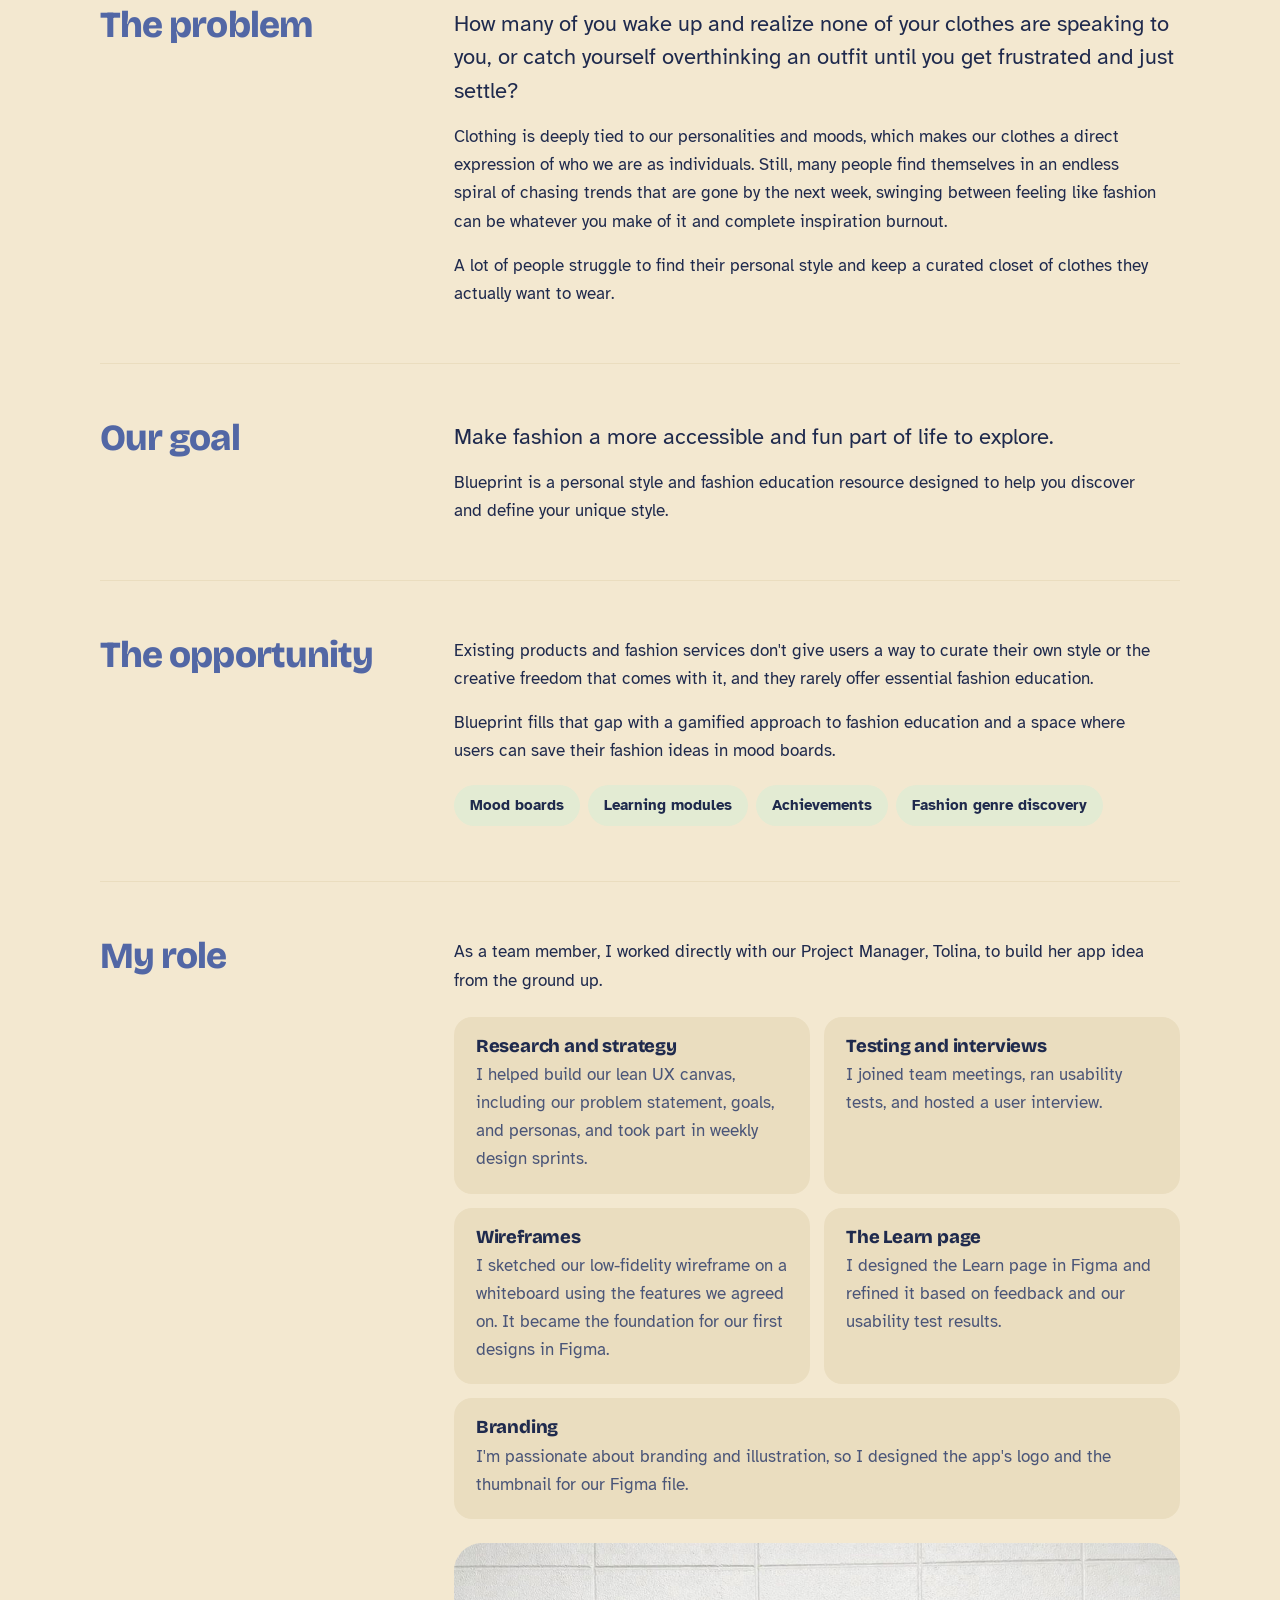
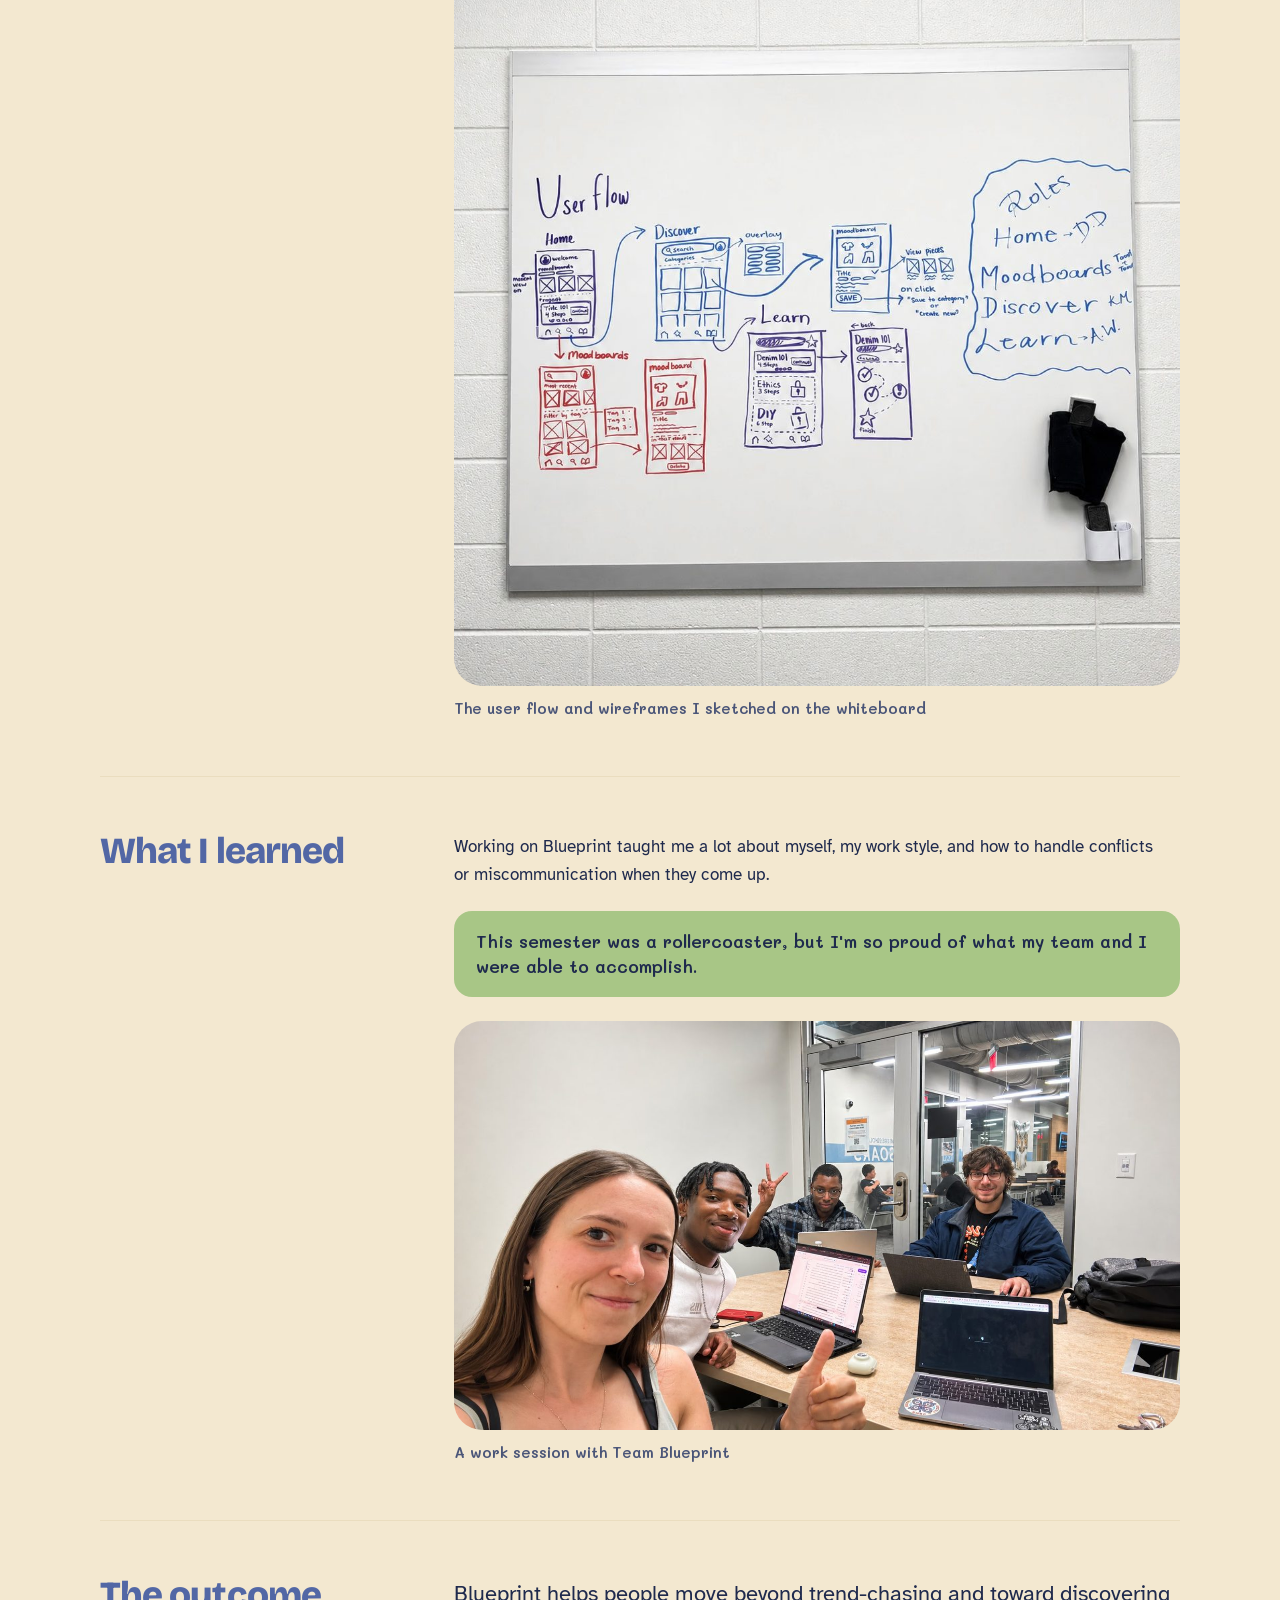
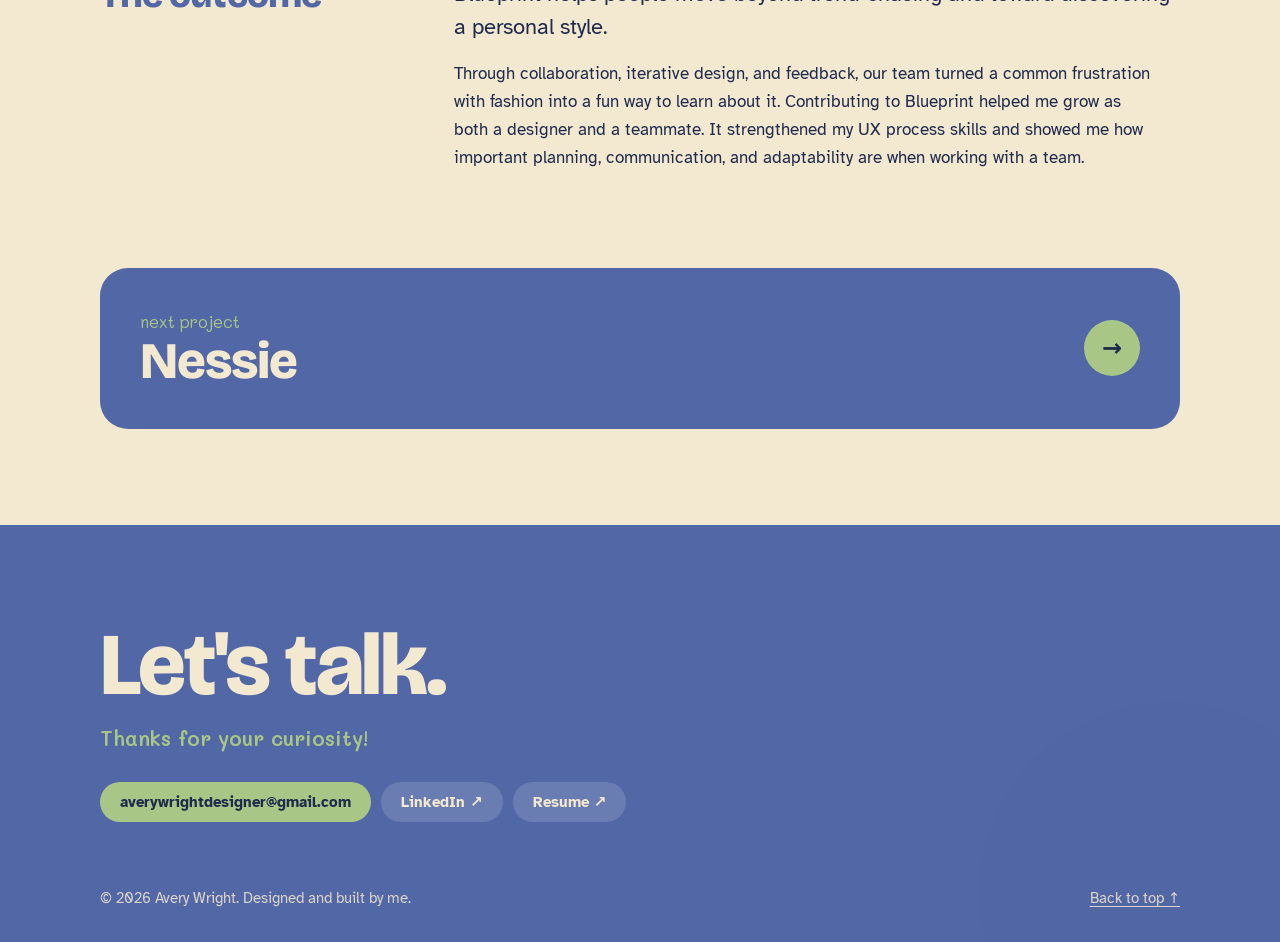
==== commit 3f3c450e: "Footer: Thanks for your curiosity Co-Authored-By: Claude Opus 5.5 <noreply@anthropic.com> Claude-Ses" ====
--- a/blueprint.html
+++ b/blueprint.html
@@ -157,7 +157,7 @@
     <div class="foot-sun" aria-hidden="true"></div>
     <div class="wrap">
       <h2 data-reveal>Let's talk.</h2>
-      <p class="hand" data-reveal style="--d:.1s">Thanks for stopping by. Say hello anytime!</p>
+      <p class="hand" data-reveal style="--d:.1s">Thanks for your curiosity!</p>
       <div class="contact-links" data-reveal style="--d:.18s">
         <a class="btn primary" href="mailto:averywrightdesigner@gmail.com">averywrightdesigner@gmail.com</a>
         <a class="btn" href="https://www.linkedin.com/in/avery-wright-5a2067278" target="_blank" rel="noopener">LinkedIn ↗</a>
--- a/styles.css
+++ b/styles.css
@@ -1,60 +1,59 @@
 /* ============================================================
    COLOR TOKENS
-   Black and white, with sky blue, sun yellow and orange accents.
-   Day mode first, night mode below. Change a value once and it
-   updates everywhere.
+   Blueberry, fresh matcha and cream. Day mode first, night mode
+   below. Change a value once and it updates everywhere.
    ============================================================ */
 :root {
-  --bg:          #FFFFFF;
-  --surface:     #F3F3F1;  /* light gray panels */
-  --surface-2:   #E9E9E6;
-  --surface-3:   #FAFAF8;
-  --text:        #111111;
-  --text-2:      #555552;
-  --accent:      #3FA9EC;  /* sky blue buttons (black text on top) */
-  --accent-hov:  #6BBDF1;
-  --on-accent:   #111111;
-  --accent-text: #C2531A;  /* deep orange for small accent text */
-  --headline:    #F07F3C;  /* orange */
-  --hand:        #C2531A;
-  --orb:         #F9D84A;  /* sun yellow circle behind your photo */
-  --tint-1: #E4F3FD;  --thumb-1: #E9E9E6;   /* pale blue project */
-  --tint-2: #FEF5CF;  --thumb-2: #E9E9E6;   /* pale yellow project */
-  --tint-3: #FDE9DC;  --thumb-3: #E9E9E6;   /* pale orange project */
-  --chip:        rgba(255, 255, 255, .9);
-  --deep:        #111111;  /* footer */
-  --deep-2:      #2A2A2A;
-  --on-deep:     #FFFFFF;
-  --nav-bg:      rgba(255, 255, 255, .9);
-  --fun-bg:   #F9D84A;
-  --fun-text: #111111;
-  --mock:        #FFFFFF;
+  --bg:          #F3E8D0;  /* cream */
+  --surface:     #EADDBF;  /* deeper cream panels */
+  --surface-2:   #DFD0AE;
+  --surface-3:   #F8F1E2;  /* light cream */
+  --text:        #1F2A4D;  /* deep blueberry ink */
+  --text-2:      #4A5578;
+  --accent:      #5267A5;  /* blueberry buttons (cream text) */
+  --accent-hov:  #43578F;
+  --on-accent:   #F3E8D0;
+  --accent-text: #43578F;
+  --headline:    #5267A5;
+  --hand:        #43578F;
+  --orb:         #A8C686;  /* fresh matcha circle behind your photo */
+  --tint-1: #E3EBD3;  --thumb-1: #DFD0AE;   /* pale matcha project */
+  --tint-2: #DDE1EE;  --thumb-2: #DFD0AE;   /* pale blueberry project */
+  --tint-3: #E3EBD3;  --thumb-3: #DFD0AE;
+  --chip:        rgba(248, 241, 226, .9);
+  --deep:        #5267A5;  /* footer */
+  --deep-2:      #6A7DB5;
+  --on-deep:     #F3E8D0;
+  --nav-bg:      rgba(243, 232, 208, .9);
+  --fun-bg:   #A8C686;
+  --fun-text: #1F2A4D;
+  --mock:        #F8F1E2;
 }
 :root[data-theme="dark"] {
-  --bg:          #0D0D0D;
-  --surface:     #1A1A1A;
-  --surface-2:   #262626;
-  --surface-3:   #141414;
-  --text:        #F5F5F2;
-  --text-2:      #B3B3AE;
-  --accent:      #4DB3F0;
-  --accent-hov:  #79C6F4;
-  --on-accent:   #0D0D0D;
-  --accent-text: #F59A62;
-  --headline:    #F28A4A;
-  --hand:        #F9D84A;
-  --orb:         #F9D84A;
-  --tint-1: #13222C;  --thumb-1: #262626;
-  --tint-2: #26220F;  --thumb-2: #262626;
-  --tint-3: #2A1A11;  --thumb-3: #262626;
-  --chip:        rgba(245, 245, 242, .1);
-  --deep:        #1A1A1A;
-  --deep-2:      #2A2A2A;
-  --on-deep:     #F5F5F2;
-  --nav-bg:      rgba(13, 13, 13, .9);
-  --fun-bg:   #F9D84A;
-  --fun-text: #0D0D0D;
-  --mock:        #F5F5F2;
+  --bg:          #161C30;  /* night blueberry */
+  --surface:     #212945;
+  --surface-2:   #2C3558;
+  --surface-3:   #1B2239;
+  --text:        #F3E8D0;
+  --text-2:      #C9C2B0;
+  --accent:      #A8C686;  /* matcha buttons (dark text) */
+  --accent-hov:  #BCD59F;
+  --on-accent:   #161C30;
+  --accent-text: #B7D195;
+  --headline:    #A9B8E6;
+  --hand:        #B7D195;
+  --orb:         #A8C686;
+  --tint-1: #232D2A;  --thumb-1: #2C3558;
+  --tint-2: #222A47;  --thumb-2: #2C3558;
+  --tint-3: #232D2A;  --thumb-3: #2C3558;
+  --chip:        rgba(243, 232, 208, .1);
+  --deep:        #212945;
+  --deep-2:      #2C3558;
+  --on-deep:     #F3E8D0;
+  --nav-bg:      rgba(22, 28, 48, .9);
+  --fun-bg:   #A8C686;
+  --fun-text: #161C30;
+  --mock:        #F3E8D0;
 }
 
 :root {
@@ -81,7 +80,7 @@
 img, svg { display: block; max-width: 100%; }
 a { color: var(--accent-text); text-underline-offset: 3px; }
 :focus-visible { outline: 3px solid var(--headline); outline-offset: 3px; border-radius: 6px; }
-::selection { background: #F9D84A; color: #111111; }
+::selection { background: #A8C686; color: #1F2A4D; }
 
 .wrap { max-width: var(--wrap); margin: 0 auto; padding: 0 var(--gutter); }
 .skip { position: absolute; left: -999px; }
@@ -148,7 +147,7 @@
 .nav ul a { color: var(--text); text-decoration: none; font-weight: 700; position: relative; }
 .nav ul a::after {
   content: ""; position: absolute; left: 0; right: 0; bottom: -4px; height: 3px; border-radius: 3px;
-  background: #F9D84A; transform: scaleX(0); transform-origin: left; transition: transform .3s var(--ease);
+  background: #A8C686; transform: scaleX(0); transform-origin: left; transition: transform .3s var(--ease);
 }
 .nav ul a:hover::after, .nav ul a.active::after { transform: scaleX(1); }
 .nav-right { display: flex; align-items: center; gap: 8px; }
@@ -185,10 +184,10 @@
 /* ============================================================
    SKILLS TICKER
    ============================================================ */
-.ticker { background: #3FA9EC; color: #111111; overflow: hidden; padding: 16px 0; transition: background-color .5s var(--ease); }
+.ticker { background: #A8C686; color: #1F2A4D; overflow: hidden; padding: 16px 0; transition: background-color .5s var(--ease); }
 .ticker-track { display: flex; width: max-content; }
 .ticker-track span { font: 700 1.15rem var(--f-head); padding: 0 22px; white-space: nowrap; display: flex; align-items: center; gap: 22px; }
-.ticker-track span::after { content: ""; width: 10px; height: 10px; border-radius: 50%; background: #F9D84A; }
+.ticker-track span::after { content: ""; width: 10px; height: 10px; border-radius: 50%; background: #5267A5; }
 
 /* ============================================================
    SECTIONS
@@ -218,9 +217,9 @@
 
 /* Placeholder screens. Delete each .mock once you add a real image. */
 .mock { background: var(--mock); border-radius: 14px; padding: 14px; display: grid; gap: 9px; }
-.mock i { display: block; height: 10px; border-radius: 6px; background: #E4F3FD; }
-.mock i.h { width: 50%; height: 14px; background: #111111; }
-.mock i.btnbar { width: 45%; height: 24px; background: #3FA9EC; border-radius: 999px; }
+.mock i { display: block; height: 10px; border-radius: 6px; background: #DFD0AE; }
+.mock i.h { width: 50%; height: 14px; background: #1F2A4D; }
+.mock i.btnbar { width: 45%; height: 24px; background: #A8C686; border-radius: 999px; }
 .mock.phone { width: 34%; aspect-ratio: 9 / 17; align-content: start; border-radius: 22px; }
 .mock.phone i.img { height: 40%; min-height: 60px; border-radius: 10px; }
 .mock.desk { width: 76%; }
@@ -230,7 +229,7 @@
 .mock.cards b { display: grid; gap: 8px; align-content: start; background: var(--mock); border-radius: 14px; padding: 12px; min-height: 120px; }
 .mock.cards b:first-child { transform: rotate(-4deg); }
 .mock.cards b:last-child { transform: rotate(3deg) translateY(10px); }
-.mock.cards b i:first-child { height: 46px; background: #F07F3C; }
+.mock.cards b i:first-child { height: 46px; background: #5267A5; }
 
 .tags { display: flex; flex-wrap: wrap; gap: 6px; margin-bottom: 12px; }
 .tag { font-size: 0.85rem; font-weight: 700; padding: 4px 12px; border-radius: 999px; background: var(--chip); }
@@ -296,20 +295,20 @@
 .entry p, .entry li { color: var(--text-2); }
 .entry ul.honors { list-style: none; display: flex; flex-wrap: wrap; gap: 6px; margin-top: 4px; }
 .entry ul.honors li { font-size: 0.88rem; padding: 3px 11px; border-radius: 999px; background: var(--bg); color: var(--text); }
-.entry ul.honors li.star { background: #F9D84A; color: #111111; font-weight: 700; }
+.entry ul.honors li.star { background: #A8C686; color: #1F2A4D; font-weight: 700; }
 
 /* ---------- Footer ---------- */
 footer { background: var(--deep); color: var(--on-deep); padding: clamp(56px, 8vw, 96px) 0 32px; overflow: hidden; position: relative; transition: background-color .5s var(--ease); }
 footer .wrap { position: relative; z-index: 1; }
 footer h2 { font-size: clamp(2.8rem, 8vw, 5.5rem); color: var(--on-deep); margin-bottom: 12px; }
-footer .hand { color: #F9D84A; font-size: clamp(1.1rem, 1.8vw, 1.3rem); }
+footer .hand { color: #A8C686; font-size: clamp(1.1rem, 1.8vw, 1.3rem); }
 footer a { color: var(--on-deep); }
 .contact-links { display: flex; flex-wrap: wrap; gap: 10px; margin: 30px 0 64px; }
 footer .btn { background: rgba(255, 255, 255, .14); color: var(--on-deep); }
-footer .btn:hover { background: #F9D84A; color: #111111; }
-footer .btn.primary { background: #F9D84A; color: #111111; }
-footer .btn.primary:hover { background: #FBE38A; }
-.foot-sun { position: absolute; right: -80px; bottom: -140px; width: 380px; height: 380px; border-radius: 50%; background: #F07F3C; opacity: .85; }
+footer .btn:hover { background: #A8C686; color: #1F2A4D; }
+footer .btn.primary { background: #A8C686; color: #1F2A4D; }
+footer .btn.primary:hover { background: #BCD59F; }
+.foot-sun { position: absolute; right: -80px; bottom: -140px; width: 380px; height: 380px; border-radius: 50%; background: #5267A5; opacity: .85; }
 .foot-bottom { display: flex; justify-content: space-between; flex-wrap: wrap; gap: 12px; font-size: 0.92rem; opacity: .85; }
 
 /* ============================================================
@@ -340,8 +339,8 @@
    Only applies to mouse/trackpad users.
    ============================================================ */
 @media (hover: hover) and (pointer: fine) {
-  html, body { cursor: url("data:image/svg+xml,%3Csvg xmlns=%22http://www.w3.org/2000/svg%22 width=%2228%22 height=%2228%22 viewBox=%220 0 24 24%22%3E%3Cpath d=%22M4 2.5v16.2l4.1-3.9 2.9 6.6 2.7-1.2-2.9-6.5h5.8z%22 fill=%22%233FA9EC%22 stroke=%22%23FFFFFF%22 stroke-width=%221.6%22 stroke-linejoin=%22round%22/%3E%3Cpath d=%22M4 2.5v16.2l4.1-3.9 2.9 6.6 2.7-1.2-2.9-6.5h5.8z%22 fill=%22none%22 stroke=%22%231B6FA8%22 stroke-width=%22.7%22 stroke-linejoin=%22round%22/%3E%3C/svg%3E") 5 3, auto; }
-  a, button, [role="button"], label, summary, select { cursor: url("data:image/svg+xml,%3Csvg xmlns=%22http://www.w3.org/2000/svg%22 width=%2228%22 height=%2228%22 viewBox=%220 0 24 24%22%3E%3Cpath d=%22M9.6 2.2c-1.1 0-1.9.9-1.9 1.9v8.6l-1.2-1.2c-.8-.8-2-.8-2.7 0-.8.7-.8 1.9 0 2.7l4.4 4.9c1.2 1.4 2.6 2.4 4.6 2.4h2.4c3 0 5.4-2.4 5.4-5.4v-4.6c0-1-.8-1.8-1.8-1.8-.4 0-.8.1-1.1.4-.2-.8-1-1.4-1.8-1.4-.5 0-.9.2-1.2.5-.3-.7-1-1.2-1.8-1.2-.3 0-.5.1-.8.2V4.1c0-1-.8-1.9-1.9-1.9z%22 fill=%22%233FA9EC%22 stroke=%22%23FFFFFF%22 stroke-width=%221.6%22 stroke-linejoin=%22round%22/%3E%3Cpath d=%22M9.6 2.2c-1.1 0-1.9.9-1.9 1.9v8.6l-1.2-1.2c-.8-.8-2-.8-2.7 0-.8.7-.8 1.9 0 2.7l4.4 4.9c1.2 1.4 2.6 2.4 4.6 2.4h2.4c3 0 5.4-2.4 5.4-5.4v-4.6c0-1-.8-1.8-1.8-1.8-.4 0-.8.1-1.1.4-.2-.8-1-1.4-1.8-1.4-.5 0-.9.2-1.2.5-.3-.7-1-1.2-1.8-1.2-.3 0-.5.1-.8.2V4.1c0-1-.8-1.9-1.9-1.9z M11.5 9.9v4.4M14.5 10.3v4M17.5 11.7v2.8%22 fill=%22none%22 stroke=%22%231B6FA8%22 stroke-width=%22.8%22 stroke-linecap=%22round%22 stroke-linejoin=%22round%22/%3E%3C/svg%3E") 11 3, pointer; }
+  html, body { cursor: url("data:image/svg+xml,%3Csvg xmlns=%22http://www.w3.org/2000/svg%22 width=%2228%22 height=%2228%22 viewBox=%220 0 24 24%22%3E%3Cpath d=%22M4 2.5v16.2l4.1-3.9 2.9 6.6 2.7-1.2-2.9-6.5h5.8z%22 fill=%22%235267A5%22 stroke=%22%23F3E8D0%22 stroke-width=%221.6%22 stroke-linejoin=%22round%22/%3E%3Cpath d=%22M4 2.5v16.2l4.1-3.9 2.9 6.6 2.7-1.2-2.9-6.5h5.8z%22 fill=%22none%22 stroke=%22%231F2A4D%22 stroke-width=%22.7%22 stroke-linejoin=%22round%22/%3E%3C/svg%3E") 5 3, auto; }
+  a, button, [role="button"], label, summary, select { cursor: url("data:image/svg+xml,%3Csvg xmlns=%22http://www.w3.org/2000/svg%22 width=%2228%22 height=%2228%22 viewBox=%220 0 24 24%22%3E%3Cpath d=%22M9.6 2.2c-1.1 0-1.9.9-1.9 1.9v8.6l-1.2-1.2c-.8-.8-2-.8-2.7 0-.8.7-.8 1.9 0 2.7l4.4 4.9c1.2 1.4 2.6 2.4 4.6 2.4h2.4c3 0 5.4-2.4 5.4-5.4v-4.6c0-1-.8-1.8-1.8-1.8-.4 0-.8.1-1.1.4-.2-.8-1-1.4-1.8-1.4-.5 0-.9.2-1.2.5-.3-.7-1-1.2-1.8-1.2-.3 0-.5.1-.8.2V4.1c0-1-.8-1.9-1.9-1.9z%22 fill=%22%235267A5%22 stroke=%22%23F3E8D0%22 stroke-width=%221.6%22 stroke-linejoin=%22round%22/%3E%3Cpath d=%22M9.6 2.2c-1.1 0-1.9.9-1.9 1.9v8.6l-1.2-1.2c-.8-.8-2-.8-2.7 0-.8.7-.8 1.9 0 2.7l4.4 4.9c1.2 1.4 2.6 2.4 4.6 2.4h2.4c3 0 5.4-2.4 5.4-5.4v-4.6c0-1-.8-1.8-1.8-1.8-.4 0-.8.1-1.1.4-.2-.8-1-1.4-1.8-1.4-.5 0-.9.2-1.2.5-.3-.7-1-1.2-1.8-1.2-.3 0-.5.1-.8.2V4.1c0-1-.8-1.9-1.9-1.9z M11.5 9.9v4.4M14.5 10.3v4M17.5 11.7v2.8%22 fill=%22none%22 stroke=%22%231F2A4D%22 stroke-width=%22.8%22 stroke-linecap=%22round%22 stroke-linejoin=%22round%22/%3E%3C/svg%3E") 11 3, pointer; }
 }
 
 /* ============================================================
@@ -445,9 +444,9 @@
   transition: background-color .3s var(--ease), transform .3s var(--ease);
 }
 .next-proj:hover { transform: translateY(-3px); background: var(--deep-2); }
-.next-proj small { display: block; font-family: var(--f-hand); font-size: 1.05rem; color: #F9D84A; }
+.next-proj small { display: block; font-family: var(--f-hand); font-size: 1.05rem; color: #A8C686; }
 .next-proj strong { font: 800 clamp(2rem, 5vw, 3.2rem)/1.05 var(--f-head); letter-spacing: -0.02em; }
-.next-proj .arrow { width: 56px; height: 56px; border-radius: 50%; background: #F9D84A; color: #111111; display: grid; place-items: center; font-size: 1.5rem; font-weight: 800; }
+.next-proj .arrow { width: 56px; height: 56px; border-radius: 50%; background: #A8C686; color: #1F2A4D; display: grid; place-items: center; font-size: 1.5rem; font-weight: 800; }
 
 @media (max-width: 860px) {
   .cs-facts { grid-template-columns: 1fr 1fr; }
@@ -476,3 +475,28 @@
 .cs-fig.device img { filter: drop-shadow(0 16px 20px rgba(0, 0, 0, .2)); }
 .cs-fig figcaption { font-family: var(--f-hand); font-weight: 600; font-size: 0.95rem; color: var(--text-2); margin-top: 10px; }
 .cs-actions { display: flex; flex-wrap: wrap; gap: 10px; margin-top: 22px; }
+
+/* ============================================================
+   SNAIL SCROLL PROGRESS, SQUIGGLES, OPEN TO WORK BADGE
+   ============================================================ */
+.progress { position: absolute; left: 0; right: 0; bottom: -2px; height: 3px; pointer-events: none; }
+.progress .bar { height: 100%; background: var(--accent); width: calc(var(--p, 0) * (100% - 32px) + 4px); }
+.progress img { position: absolute; bottom: -1px; left: calc(var(--p, 0) * (100% - 32px)); width: 32px; height: auto; transform: scaleX(-1); }
+
+.sec-head h2 { position: relative; }
+.squig { position: absolute; left: 0; right: 0; bottom: -14px; width: 100%; height: 14px; overflow: visible; }
+.squig path { fill: none; stroke: var(--orb); stroke-width: 4; stroke-linecap: round; stroke-dasharray: 1; stroke-dashoffset: 1; transition: stroke-dashoffset 1.1s var(--ease) .25s; }
+.in .squig path, .no-io .squig path { stroke-dashoffset: 0; }
+
+.badge { position: absolute; z-index: 2; left: -7%; bottom: 12%; width: 120px; height: 120px; border-radius: 50%;
+  background: var(--bg); box-shadow: 0 8px 20px rgba(31, 42, 77, .15); display: grid; place-items: center; }
+.badge svg { position: absolute; inset: 0; width: 100%; height: 100%; animation: spin 18s linear infinite; }
+.badge text { font: 700 13px var(--f-body); letter-spacing: .1em; fill: var(--text); }
+.badge img { width: 42px; height: auto; }
+@keyframes spin { to { transform: rotate(360deg); } }
+
+@media (max-width: 860px) { .badge { width: 100px; height: 100px; left: -3%; } .badge img { width: 34px; } }
+@media (prefers-reduced-motion: reduce) {
+  .badge svg { animation: none; }
+  .squig path { transition: none; stroke-dashoffset: 0; }
+}
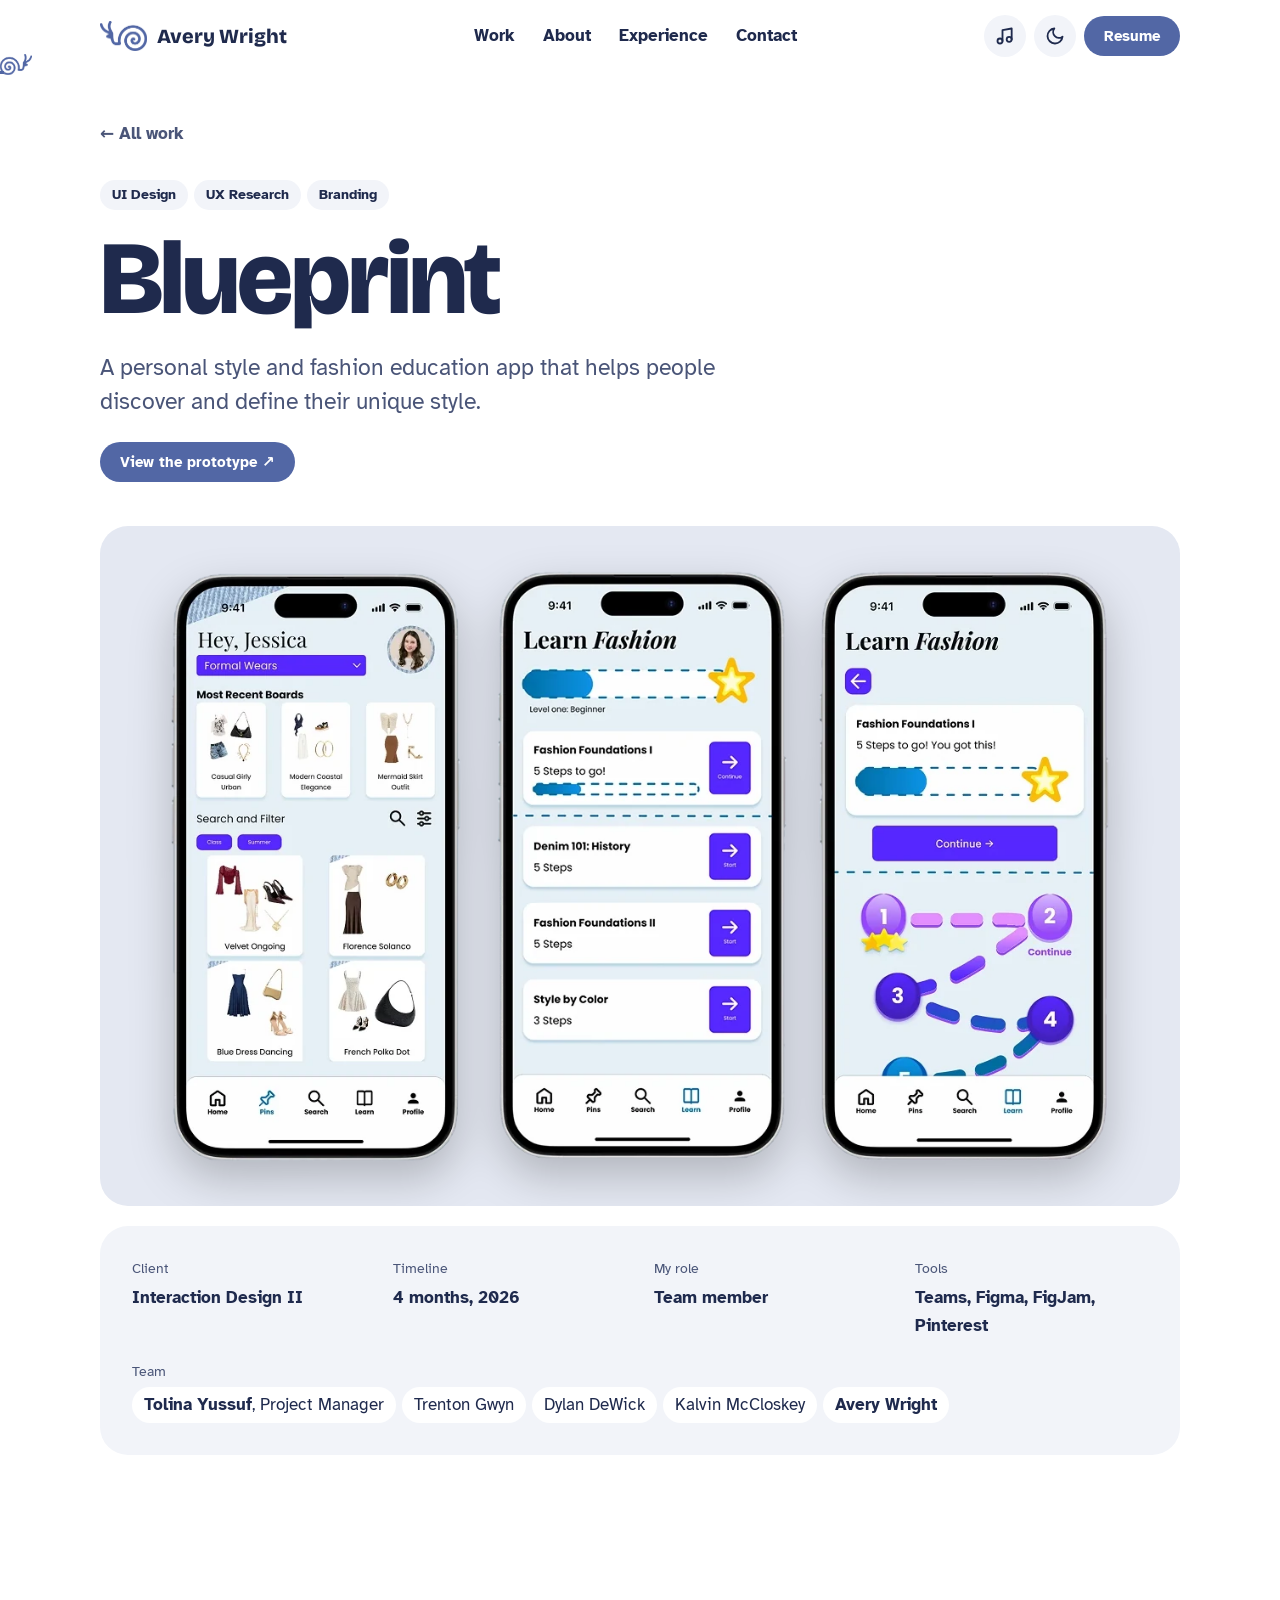
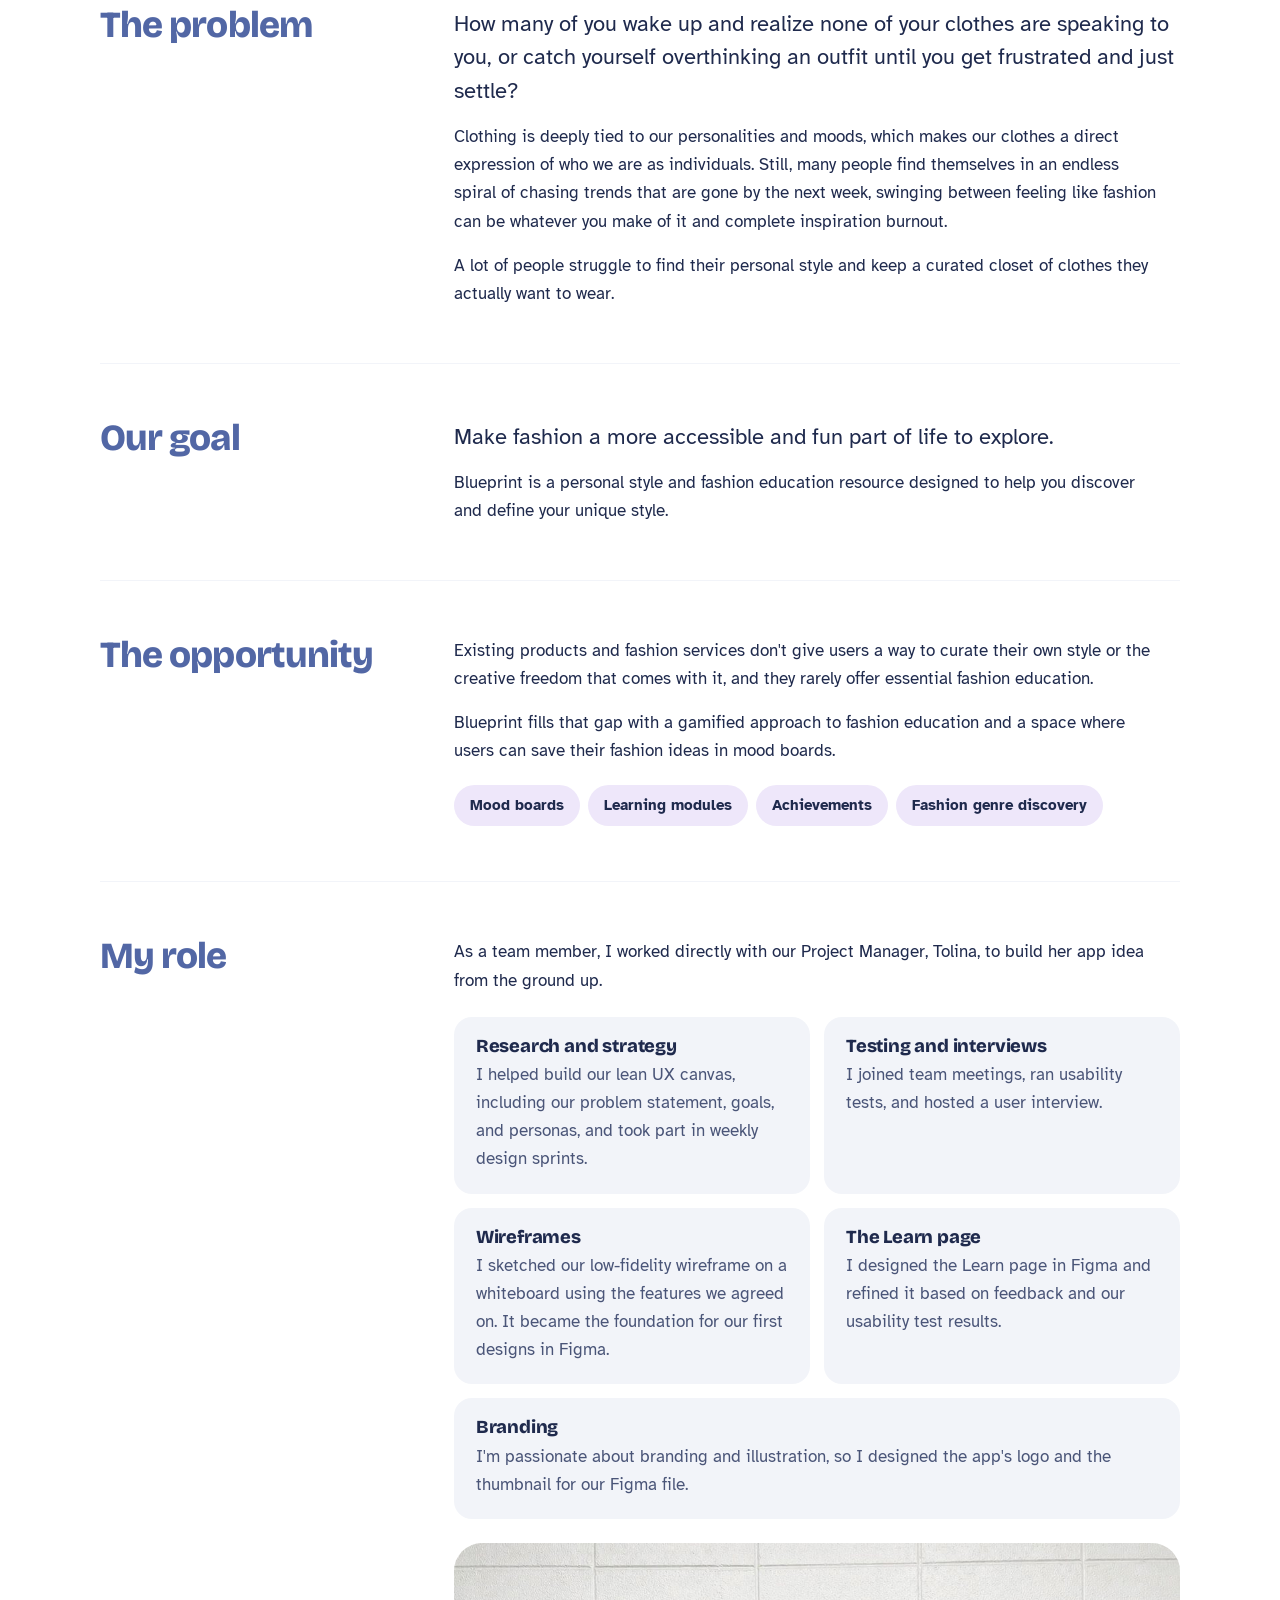
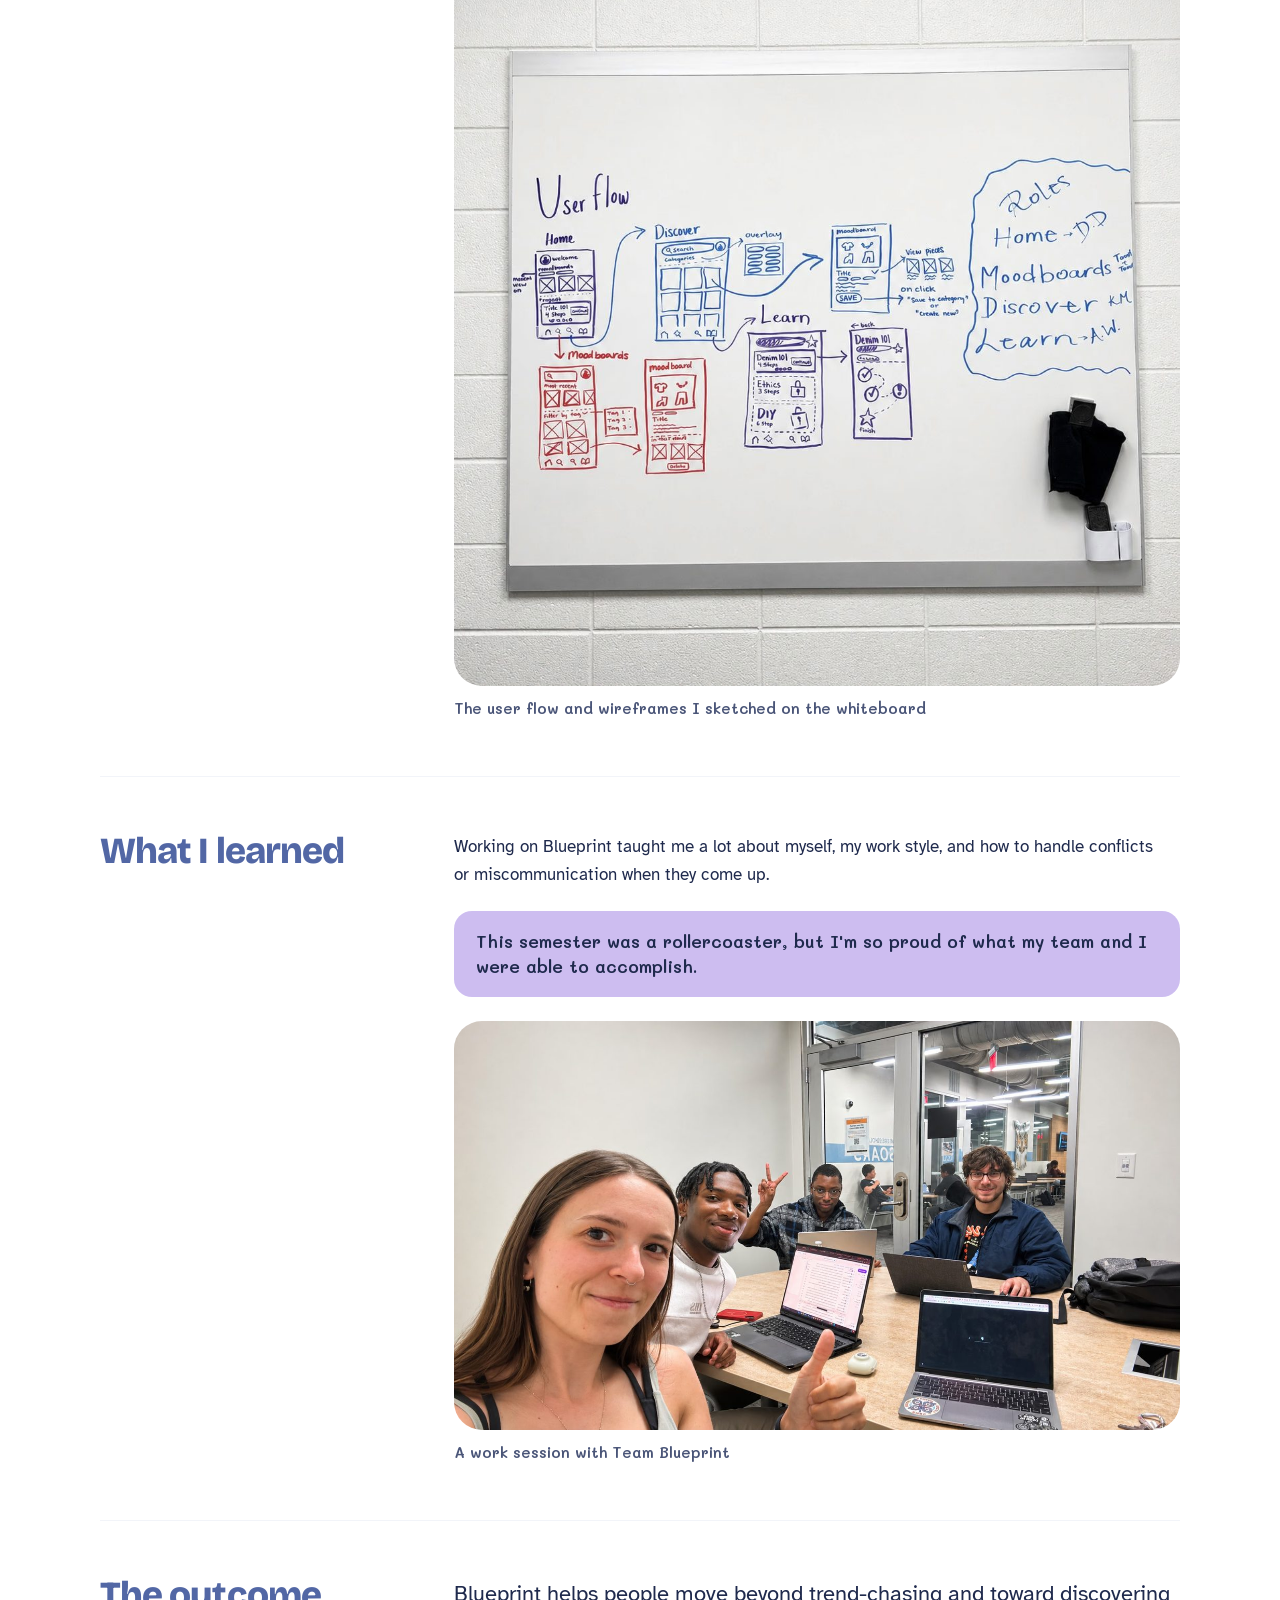
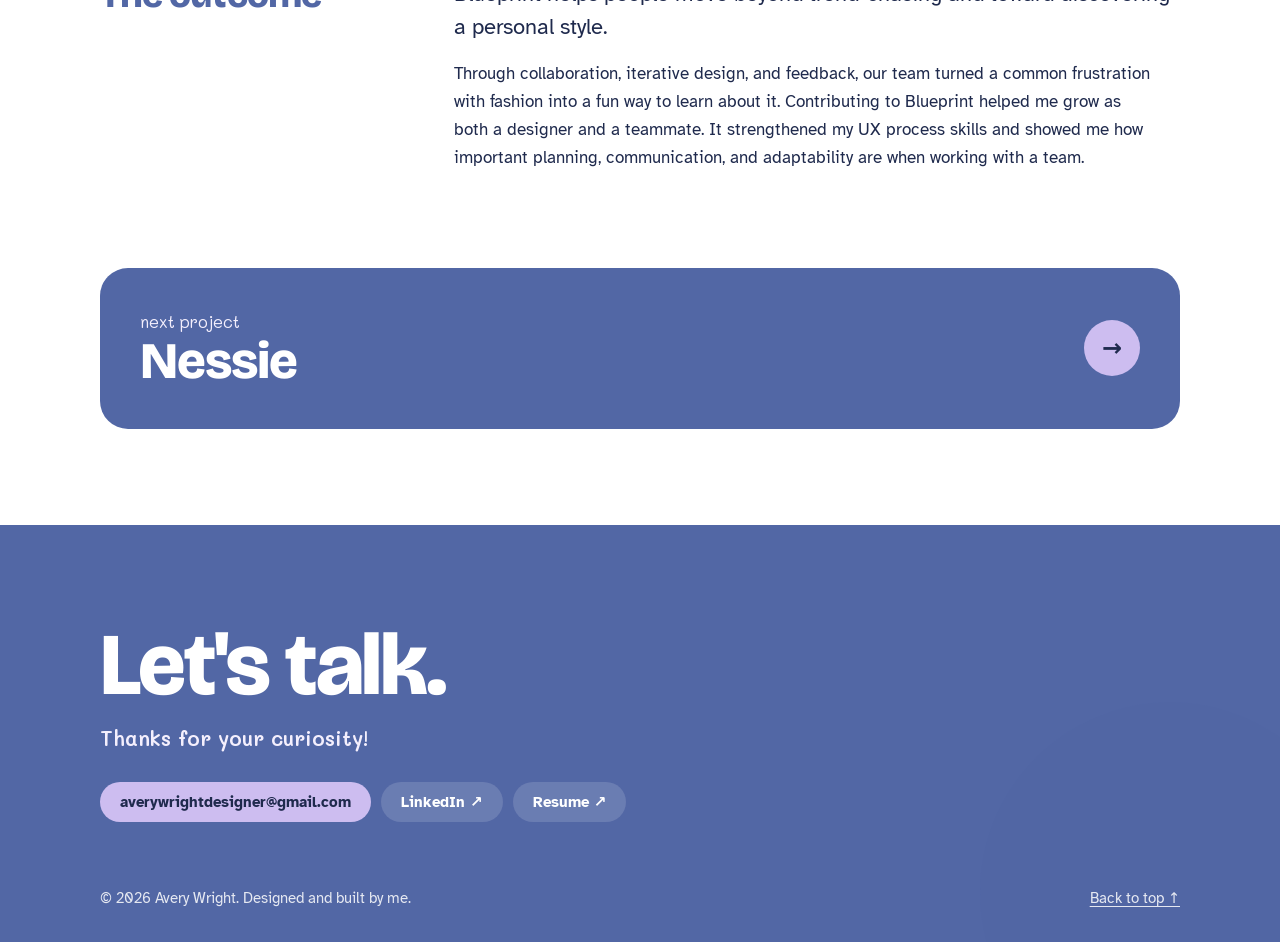
==== commit 0a08bab9: "Always load the latest pages and styles Co-Authored-By: Claude Opus 5.5 <noreply@anthropic.com> Clau" ====
--- a/blueprint.html
+++ b/blueprint.html
@@ -25,7 +25,7 @@
   <link rel="preconnect" href="https://fonts.gstatic.com" crossorigin>
   <link href="https://fonts.googleapis.com/css2?family=Atkinson+Hyperlegible:ital,wght@0,400;0,700;1,400&family=Bricolage+Grotesque:opsz,wght@12..96,500;12..96,700;12..96,800&family=Mali:wght@500;600;700&display=swap" rel="stylesheet">
 
-  <link rel="stylesheet" href="styles.css">
+  <link rel="stylesheet" href="styles.css?v=1020b">
 </head>
 <body>
   <a class="skip" href="#main">Skip to content</a>
@@ -170,6 +170,6 @@
     </div>
   </footer>
 
-  <script src="main.js"></script>
+  <script src="main.js?v=1020b"></script>
 </body>
 </html>
--- a/styles.css
+++ b/styles.css
@@ -1,33 +1,33 @@
 /* ============================================================
    COLOR TOKENS
-   Blueberry, fresh matcha and cream. Day mode first, night mode
+   Blueberry, lavender and white. Day mode first, night mode
    below. Change a value once and it updates everywhere.
    ============================================================ */
 :root {
-  --bg:          #F3E8D0;  /* cream */
-  --surface:     #EADDBF;  /* deeper cream panels */
-  --surface-2:   #DFD0AE;
-  --surface-3:   #F8F1E2;  /* light cream */
+  --bg:          #FFFFFF;  /* white */
+  --surface:     #F2F4F9;  /* light blueberry-gray panels */
+  --surface-2:   #E4E8F2;
+  --surface-3:   #F8F9FC;
   --text:        #1F2A4D;  /* deep blueberry ink */
   --text-2:      #4A5578;
   --accent:      #5267A5;  /* blueberry buttons (cream text) */
   --accent-hov:  #43578F;
-  --on-accent:   #F3E8D0;
+  --on-accent:   #FFFFFF;
   --accent-text: #43578F;
   --headline:    #5267A5;
   --hand:        #43578F;
-  --orb:         #A8C686;  /* fresh matcha circle behind your photo */
-  --tint-1: #E3EBD3;  --thumb-1: #DFD0AE;   /* pale matcha project */
-  --tint-2: #DDE1EE;  --thumb-2: #DFD0AE;   /* pale blueberry project */
-  --tint-3: #E3EBD3;  --thumb-3: #DFD0AE;
-  --chip:        rgba(248, 241, 226, .9);
+  --orb:         #CDBDF0;  /* lavender circle behind your photo */
+  --tint-1: #EEE7FA;  --thumb-1: #E4E8F2;   /* pale lavender project */
+  --tint-2: #DDE1EE;  --thumb-2: #E4E8F2;   /* pale blueberry project */
+  --tint-3: #EEE7FA;  --thumb-3: #E4E8F2;
+  --chip:        rgba(255, 255, 255, .9);
   --deep:        #5267A5;  /* footer */
   --deep-2:      #6A7DB5;
-  --on-deep:     #F3E8D0;
-  --nav-bg:      rgba(243, 232, 208, .9);
-  --fun-bg:   #A8C686;
+  --on-deep:     #FFFFFF;
+  --nav-bg:      rgba(255, 255, 255, .9);
+  --fun-bg:   #CDBDF0;
   --fun-text: #1F2A4D;
-  --mock:        #F8F1E2;
+  --mock:        #FFFFFF;
 }
 :root[data-theme="dark"] {
   --bg:          #161C30;  /* night blueberry */
@@ -36,22 +36,22 @@
   --surface-3:   #1B2239;
   --text:        #F3E8D0;
   --text-2:      #C9C2B0;
-  --accent:      #A8C686;  /* matcha buttons (dark text) */
-  --accent-hov:  #BCD59F;
+  --accent:      #CDBDF0;  /* lavender buttons (dark text) */
+  --accent-hov:  #DCD0F5;
   --on-accent:   #161C30;
-  --accent-text: #B7D195;
+  --accent-text: #D4C6F2;
   --headline:    #A9B8E6;
-  --hand:        #B7D195;
-  --orb:         #A8C686;
-  --tint-1: #232D2A;  --thumb-1: #2C3558;
+  --hand:        #D4C6F2;
+  --orb:         #CDBDF0;
+  --tint-1: #2A2442;  --thumb-1: #2C3558;
   --tint-2: #222A47;  --thumb-2: #2C3558;
-  --tint-3: #232D2A;  --thumb-3: #2C3558;
+  --tint-3: #2A2442;  --thumb-3: #2C3558;
   --chip:        rgba(243, 232, 208, .1);
   --deep:        #212945;
   --deep-2:      #2C3558;
   --on-deep:     #F3E8D0;
   --nav-bg:      rgba(22, 28, 48, .9);
-  --fun-bg:   #A8C686;
+  --fun-bg:   #CDBDF0;
   --fun-text: #161C30;
   --mock:        #F3E8D0;
 }
@@ -80,7 +80,7 @@
 img, svg { display: block; max-width: 100%; }
 a { color: var(--accent-text); text-underline-offset: 3px; }
 :focus-visible { outline: 3px solid var(--headline); outline-offset: 3px; border-radius: 6px; }
-::selection { background: #A8C686; color: #1F2A4D; }
+::selection { background: #CDBDF0; color: #1F2A4D; }
 
 .wrap { max-width: var(--wrap); margin: 0 auto; padding: 0 var(--gutter); }
 .skip { position: absolute; left: -999px; }
@@ -147,7 +147,7 @@
 .nav ul a { color: var(--text); text-decoration: none; font-weight: 700; position: relative; }
 .nav ul a::after {
   content: ""; position: absolute; left: 0; right: 0; bottom: -4px; height: 3px; border-radius: 3px;
-  background: #A8C686; transform: scaleX(0); transform-origin: left; transition: transform .3s var(--ease);
+  background: #CDBDF0; transform: scaleX(0); transform-origin: left; transition: transform .3s var(--ease);
 }
 .nav ul a:hover::after, .nav ul a.active::after { transform: scaleX(1); }
 .nav-right { display: flex; align-items: center; gap: 8px; }
@@ -184,7 +184,7 @@
 /* ============================================================
    SKILLS TICKER
    ============================================================ */
-.ticker { background: #A8C686; color: #1F2A4D; overflow: hidden; padding: 16px 0; transition: background-color .5s var(--ease); }
+.ticker { background: #CDBDF0; color: #1F2A4D; overflow: hidden; padding: 16px 0; transition: background-color .5s var(--ease); }
 .ticker-track { display: flex; width: max-content; }
 .ticker-track span { font: 700 1.15rem var(--f-head); padding: 0 22px; white-space: nowrap; display: flex; align-items: center; gap: 22px; }
 .ticker-track span::after { content: ""; width: 10px; height: 10px; border-radius: 50%; background: #5267A5; }
@@ -217,9 +217,9 @@
 
 /* Placeholder screens. Delete each .mock once you add a real image. */
 .mock { background: var(--mock); border-radius: 14px; padding: 14px; display: grid; gap: 9px; }
-.mock i { display: block; height: 10px; border-radius: 6px; background: #DFD0AE; }
+.mock i { display: block; height: 10px; border-radius: 6px; background: #E4E8F2; }
 .mock i.h { width: 50%; height: 14px; background: #1F2A4D; }
-.mock i.btnbar { width: 45%; height: 24px; background: #A8C686; border-radius: 999px; }
+.mock i.btnbar { width: 45%; height: 24px; background: #CDBDF0; border-radius: 999px; }
 .mock.phone { width: 34%; aspect-ratio: 9 / 17; align-content: start; border-radius: 22px; }
 .mock.phone i.img { height: 40%; min-height: 60px; border-radius: 10px; }
 .mock.desk { width: 76%; }
@@ -295,19 +295,19 @@
 .entry p, .entry li { color: var(--text-2); }
 .entry ul.honors { list-style: none; display: flex; flex-wrap: wrap; gap: 6px; margin-top: 4px; }
 .entry ul.honors li { font-size: 0.88rem; padding: 3px 11px; border-radius: 999px; background: var(--bg); color: var(--text); }
-.entry ul.honors li.star { background: #A8C686; color: #1F2A4D; font-weight: 700; }
+.entry ul.honors li.star { background: #CDBDF0; color: #1F2A4D; font-weight: 700; }
 
 /* ---------- Footer ---------- */
 footer { background: var(--deep); color: var(--on-deep); padding: clamp(56px, 8vw, 96px) 0 32px; overflow: hidden; position: relative; transition: background-color .5s var(--ease); }
 footer .wrap { position: relative; z-index: 1; }
 footer h2 { font-size: clamp(2.8rem, 8vw, 5.5rem); color: var(--on-deep); margin-bottom: 12px; }
-footer .hand { color: #A8C686; font-size: clamp(1.1rem, 1.8vw, 1.3rem); }
+footer .hand { color: #F4EFFD; font-size: clamp(1.1rem, 1.8vw, 1.3rem); }
 footer a { color: var(--on-deep); }
 .contact-links { display: flex; flex-wrap: wrap; gap: 10px; margin: 30px 0 64px; }
 footer .btn { background: rgba(255, 255, 255, .14); color: var(--on-deep); }
-footer .btn:hover { background: #A8C686; color: #1F2A4D; }
-footer .btn.primary { background: #A8C686; color: #1F2A4D; }
-footer .btn.primary:hover { background: #BCD59F; }
+footer .btn:hover { background: #CDBDF0; color: #1F2A4D; }
+footer .btn.primary { background: #CDBDF0; color: #1F2A4D; }
+footer .btn.primary:hover { background: #DCD0F5; }
 .foot-sun { position: absolute; right: -80px; bottom: -140px; width: 380px; height: 380px; border-radius: 50%; background: #5267A5; opacity: .85; }
 .foot-bottom { display: flex; justify-content: space-between; flex-wrap: wrap; gap: 12px; font-size: 0.92rem; opacity: .85; }
 
@@ -339,8 +339,8 @@
    Only applies to mouse/trackpad users.
    ============================================================ */
 @media (hover: hover) and (pointer: fine) {
-  html, body { cursor: url("data:image/svg+xml,%3Csvg xmlns=%22http://www.w3.org/2000/svg%22 width=%2228%22 height=%2228%22 viewBox=%220 0 24 24%22%3E%3Cpath d=%22M4 2.5v16.2l4.1-3.9 2.9 6.6 2.7-1.2-2.9-6.5h5.8z%22 fill=%22%235267A5%22 stroke=%22%23F3E8D0%22 stroke-width=%221.6%22 stroke-linejoin=%22round%22/%3E%3Cpath d=%22M4 2.5v16.2l4.1-3.9 2.9 6.6 2.7-1.2-2.9-6.5h5.8z%22 fill=%22none%22 stroke=%22%231F2A4D%22 stroke-width=%22.7%22 stroke-linejoin=%22round%22/%3E%3C/svg%3E") 5 3, auto; }
-  a, button, [role="button"], label, summary, select { cursor: url("data:image/svg+xml,%3Csvg xmlns=%22http://www.w3.org/2000/svg%22 width=%2228%22 height=%2228%22 viewBox=%220 0 24 24%22%3E%3Cpath d=%22M9.6 2.2c-1.1 0-1.9.9-1.9 1.9v8.6l-1.2-1.2c-.8-.8-2-.8-2.7 0-.8.7-.8 1.9 0 2.7l4.4 4.9c1.2 1.4 2.6 2.4 4.6 2.4h2.4c3 0 5.4-2.4 5.4-5.4v-4.6c0-1-.8-1.8-1.8-1.8-.4 0-.8.1-1.1.4-.2-.8-1-1.4-1.8-1.4-.5 0-.9.2-1.2.5-.3-.7-1-1.2-1.8-1.2-.3 0-.5.1-.8.2V4.1c0-1-.8-1.9-1.9-1.9z%22 fill=%22%235267A5%22 stroke=%22%23F3E8D0%22 stroke-width=%221.6%22 stroke-linejoin=%22round%22/%3E%3Cpath d=%22M9.6 2.2c-1.1 0-1.9.9-1.9 1.9v8.6l-1.2-1.2c-.8-.8-2-.8-2.7 0-.8.7-.8 1.9 0 2.7l4.4 4.9c1.2 1.4 2.6 2.4 4.6 2.4h2.4c3 0 5.4-2.4 5.4-5.4v-4.6c0-1-.8-1.8-1.8-1.8-.4 0-.8.1-1.1.4-.2-.8-1-1.4-1.8-1.4-.5 0-.9.2-1.2.5-.3-.7-1-1.2-1.8-1.2-.3 0-.5.1-.8.2V4.1c0-1-.8-1.9-1.9-1.9z M11.5 9.9v4.4M14.5 10.3v4M17.5 11.7v2.8%22 fill=%22none%22 stroke=%22%231F2A4D%22 stroke-width=%22.8%22 stroke-linecap=%22round%22 stroke-linejoin=%22round%22/%3E%3C/svg%3E") 11 3, pointer; }
+  html, body { cursor: url("data:image/svg+xml,%3Csvg xmlns=%22http://www.w3.org/2000/svg%22 width=%2228%22 height=%2228%22 viewBox=%220 0 24 24%22%3E%3Cpath d=%22M4 2.5v16.2l4.1-3.9 2.9 6.6 2.7-1.2-2.9-6.5h5.8z%22 fill=%22%235267A5%22 stroke=%22%23FFFFFF%22 stroke-width=%221.6%22 stroke-linejoin=%22round%22/%3E%3Cpath d=%22M4 2.5v16.2l4.1-3.9 2.9 6.6 2.7-1.2-2.9-6.5h5.8z%22 fill=%22none%22 stroke=%22%231F2A4D%22 stroke-width=%22.7%22 stroke-linejoin=%22round%22/%3E%3C/svg%3E") 5 3, auto; }
+  a, button, [role="button"], label, summary, select { cursor: url("data:image/svg+xml,%3Csvg xmlns=%22http://www.w3.org/2000/svg%22 width=%2228%22 height=%2228%22 viewBox=%220 0 24 24%22%3E%3Cpath d=%22M9.6 2.2c-1.1 0-1.9.9-1.9 1.9v8.6l-1.2-1.2c-.8-.8-2-.8-2.7 0-.8.7-.8 1.9 0 2.7l4.4 4.9c1.2 1.4 2.6 2.4 4.6 2.4h2.4c3 0 5.4-2.4 5.4-5.4v-4.6c0-1-.8-1.8-1.8-1.8-.4 0-.8.1-1.1.4-.2-.8-1-1.4-1.8-1.4-.5 0-.9.2-1.2.5-.3-.7-1-1.2-1.8-1.2-.3 0-.5.1-.8.2V4.1c0-1-.8-1.9-1.9-1.9z%22 fill=%22%235267A5%22 stroke=%22%23FFFFFF%22 stroke-width=%221.6%22 stroke-linejoin=%22round%22/%3E%3Cpath d=%22M9.6 2.2c-1.1 0-1.9.9-1.9 1.9v8.6l-1.2-1.2c-.8-.8-2-.8-2.7 0-.8.7-.8 1.9 0 2.7l4.4 4.9c1.2 1.4 2.6 2.4 4.6 2.4h2.4c3 0 5.4-2.4 5.4-5.4v-4.6c0-1-.8-1.8-1.8-1.8-.4 0-.8.1-1.1.4-.2-.8-1-1.4-1.8-1.4-.5 0-.9.2-1.2.5-.3-.7-1-1.2-1.8-1.2-.3 0-.5.1-.8.2V4.1c0-1-.8-1.9-1.9-1.9z M11.5 9.9v4.4M14.5 10.3v4M17.5 11.7v2.8%22 fill=%22none%22 stroke=%22%231F2A4D%22 stroke-width=%22.8%22 stroke-linecap=%22round%22 stroke-linejoin=%22round%22/%3E%3C/svg%3E") 11 3, pointer; }
 }
 
 /* ============================================================
@@ -444,9 +444,9 @@
   transition: background-color .3s var(--ease), transform .3s var(--ease);
 }
 .next-proj:hover { transform: translateY(-3px); background: var(--deep-2); }
-.next-proj small { display: block; font-family: var(--f-hand); font-size: 1.05rem; color: #A8C686; }
+.next-proj small { display: block; font-family: var(--f-hand); font-size: 1.05rem; color: #F4EFFD; }
 .next-proj strong { font: 800 clamp(2rem, 5vw, 3.2rem)/1.05 var(--f-head); letter-spacing: -0.02em; }
-.next-proj .arrow { width: 56px; height: 56px; border-radius: 50%; background: #A8C686; color: #1F2A4D; display: grid; place-items: center; font-size: 1.5rem; font-weight: 800; }
+.next-proj .arrow { width: 56px; height: 56px; border-radius: 50%; background: #CDBDF0; color: #1F2A4D; display: grid; place-items: center; font-size: 1.5rem; font-weight: 800; }
 
 @media (max-width: 860px) {
   .cs-facts { grid-template-columns: 1fr 1fr; }
@@ -500,3 +500,180 @@
   .badge svg { animation: none; }
   .squig path { transition: none; stroke-dashoffset: 0; }
 }
+
+/* ---------- Nessie expansion ---------- */
+.toc { display: flex; flex-wrap: wrap; gap: 8px; margin-top: 18px; }
+.toc a { font-size: .9rem; font-weight: 700; text-decoration: none; color: var(--text); padding: 6px 14px; border-radius: 999px; background: var(--surface); }
+.toc a:hover { background: var(--orb); color: var(--fun-text); }
+.cs-sec h3.sub { font: 700 1.15rem var(--f-head); margin: 30px 0 12px; letter-spacing: -.01em; }
+.pull { margin: 22px 0 4px; padding: 18px 22px; border-radius: var(--r-md); background: var(--tint-1); font-family: var(--f-hand); font-weight: 600; font-size: 1.1rem; line-height: 1.5; color: var(--text); }
+.goals { list-style: none; display: grid; grid-template-columns: repeat(3, 1fr); gap: 12px; }
+.goals li { background: var(--surface); border-radius: var(--r-md); padding: 18px 20px; }
+.goals b { display: block; font: 800 clamp(1.8rem, 3.4vw, 2.4rem)/1 var(--f-head); color: var(--headline); margin-bottom: 8px; letter-spacing: -.02em; }
+.goals span { color: var(--text-2); font-size: .95rem; }
+.agree { list-style: none; display: grid; gap: 8px; }
+.agree li { position: relative; padding: 12px 16px 12px 42px; background: var(--surface-3); border-radius: var(--r-md); }
+.agree li::before { content: ""; position: absolute; left: 16px; top: 18px; width: 12px; height: 12px; border-radius: 50%; background: var(--orb); }
+.path { list-style: none; display: grid; grid-template-columns: repeat(3, 1fr); gap: 12px; counter-reset: p; }
+.path li { counter-increment: p; position: relative; background: var(--surface); border-radius: var(--r-md); padding: 18px 20px; }
+.path li::before { content: counter(p); display: grid; place-items: center; width: 30px; height: 30px; border-radius: 50%; background: var(--accent); color: var(--on-accent); font: 800 .95rem var(--f-head); margin-bottom: 10px; }
+.path li:not(:last-child)::after { content: "→"; position: absolute; right: -12px; top: 22px; font-weight: 800; color: var(--headline); z-index: 1; }
+.path b { display: block; font-family: var(--f-head); margin-bottom: 4px; }
+.path span { color: var(--text-2); font-size: .95rem; }
+.team-grid { list-style: none; display: grid; grid-template-columns: repeat(3, 1fr); gap: 12px; margin-top: 18px; }
+.team-grid li { background: var(--surface); border-radius: var(--r-md); padding: 16px 18px; }
+.team-grid li:first-child { background: var(--orb); color: var(--fun-text); }
+.team-grid li:first-child span { color: var(--fun-text); }
+.team-grid b { display: block; font-family: var(--f-head); }
+.team-grid span { color: var(--text-2); font-size: .92rem; }
+.ph { border: 2px dashed var(--surface-2); border-radius: var(--r-md); padding: 22px; display: grid; gap: 4px; color: var(--text-2); margin-top: 16px; }
+.ph b { color: var(--text); font-family: var(--f-head); }
+@media (max-width: 760px) {
+  .goals, .path, .team-grid { grid-template-columns: 1fr; }
+  .path li:not(:last-child)::after { content: "↓"; right: auto; left: 30px; top: auto; bottom: -16px; }
+}
+
+.toc { align-items: center; }
+.toc-label { font-size: .9rem; font-weight: 700; color: var(--text-2); margin-right: 4px; }
+.toc a { background: var(--accent); color: var(--on-accent); transition: transform .2s var(--ease), background-color .2s var(--ease); }
+.toc a:hover { background: var(--accent-hov); color: var(--on-accent); transform: translateY(-2px); }
+.agree { margin-top: 12px; }
+
+/* ---------- Case study bento tiles ---------- */
+.bn { display: grid; grid-template-columns: repeat(6, 1fr); gap: 12px; margin-top: 20px; }
+.bn > * { margin: 0; background: var(--surface); border-radius: var(--r-md); padding: 18px 20px; transition: background-color .5s var(--ease); }
+.bn .s2 { grid-column: span 2; } .bn .s3 { grid-column: span 3; } .bn .s6 { grid-column: 1 / -1; }
+.bn h4 { font: 700 1.08rem/1.25 var(--f-head); letter-spacing: -.01em; margin-bottom: 6px; }
+.bn p { color: var(--text-2); font-size: .97rem; }
+.bn .num { display: block; font: 800 clamp(1.9rem, 3.4vw, 2.5rem)/1 var(--f-head); color: var(--headline); letter-spacing: -.02em; margin-bottom: 8px; }
+.bn .kicker { display: block; font: 600 .9rem var(--f-hand); color: var(--hand); margin-bottom: 4px; }
+.bn .lav { background: var(--orb); }
+.bn .lav, .bn .lav p, .bn .lav .num, .bn .lav .kicker { color: var(--fun-text); }
+.bn .deep { background: var(--deep); }
+.bn .deep, .bn .deep p, .bn .deep h4, .bn .deep .kicker { color: var(--on-deep); }
+.bn .change { background: var(--tint-1); }
+.bn .img { padding: 0; overflow: hidden; }
+.bn .img img { display: block; width: 100%; height: auto; }
+.bn .img.device { padding: clamp(16px, 3vw, 32px) clamp(16px, 3vw, 32px) 0; }
+.bn .img.device img { filter: drop-shadow(0 12px 16px rgba(0, 0, 0, .18)); }
+.bn figcaption { font: 600 .95rem var(--f-hand); color: var(--text-2); padding: 12px 20px 14px; }
+.bn .dots { list-style: none; display: grid; gap: 6px; color: var(--text-2); font-size: .97rem; }
+.bn .dots li { position: relative; padding-left: 20px; }
+.bn .dots li::before { content: ""; position: absolute; left: 0; top: .55em; width: 9px; height: 9px; border-radius: 50%; background: var(--orb); }
+.bn.flows .n { display: inline-grid; place-items: center; width: 30px; height: 30px; border-radius: 50%; background: var(--orb); color: var(--fun-text); font: 800 .95rem var(--f-head); margin-bottom: 10px; }
+@media (max-width: 760px) {
+  .bn { grid-template-columns: 1fr 1fr; }
+  .bn .s2 { grid-column: span 1; } .bn .s3 { grid-column: 1 / -1; }
+}
+@media (max-width: 440px) {
+  .bn .s2 { grid-column: 1 / -1; }
+}
+.bn .s4 { grid-column: span 4; } .bn .r3 { grid-row: span 3; }
+.bn .r3 + .s2, .bn .r3 ~ .s2 { grid-column: span 2; }
+.bn .img.device.r3 { display: flex; flex-direction: column; justify-content: center; }
+.bn .img.cover { display: flex; flex-direction: column; }
+.bn .img.cover img { flex: 1; min-height: 0; object-fit: cover; aspect-ratio: 4 / 3; }
+@media (max-width: 760px) {
+  .bn .s4, .bn .r3 { grid-column: 1 / -1; grid-row: auto; }
+  .bn .r3 ~ .s2 { grid-column: span 1; }
+}
+@media (max-width: 440px) { .bn .r3 ~ .s2 { grid-column: 1 / -1; } }
+.bn .r2 { grid-row: span 2; }
+.bn .r2 ~ .s2 { grid-column: span 2; }
+.bn .img.device.r2 { display: flex; flex-direction: column; justify-content: center; }
+.bn .img.art { display: grid; place-items: center; padding: 18px; background: var(--surface-3); }
+.bn .img.art img { width: auto; max-width: 100%; max-height: 260px; }
+.bn .s2.img.art img { max-height: 190px; }
+a.tile-link { text-decoration: none; color: inherit; transition: transform .25s var(--ease), background-color .5s var(--ease); }
+a.tile-link:hover { transform: translateY(-3px); }
+a.tile-link:focus-visible { outline: 3px solid var(--accent); outline-offset: 3px; }
+.cs-sec h3.sub[id] { scroll-margin-top: 100px; }
+@media (max-width: 760px) { .bn .r2 { grid-column: 1 / -1; grid-row: auto; } .bn .r2 ~ .s2 { grid-column: span 1; } }
+@media (max-width: 440px) { .bn .r2 ~ .s2 { grid-column: 1 / -1; } }
+
+/* ---------- Screen carousel ---------- */
+.carousel { margin-top: 22px; position: relative; }
+.car-view { display: flex; overflow: hidden; border-radius: var(--r-lg); background: var(--surface); padding: 26px 0 18px;
+  -webkit-mask-image: linear-gradient(90deg, transparent, #000 6%, #000 94%, transparent); mask-image: linear-gradient(90deg, transparent, #000 6%, #000 94%, transparent); }
+.car-track { list-style: none; display: flex; gap: 18px; padding-right: 18px; flex-shrink: 0; animation: car-scroll 55s linear infinite; }
+.car-track li { flex-shrink: 0; text-align: center; }
+.car-track img { display: block; height: clamp(300px, 34vw, 400px); width: auto; border-radius: 26px; box-shadow: 0 10px 22px rgba(31, 42, 77, .16); background: #fff; }
+.car-track span { display: block; margin-top: 10px; font: 600 .9rem var(--f-hand); color: var(--text-2); }
+.carousel.paused .car-track, .car-view:hover .car-track, .carousel:focus-within .car-track { animation-play-state: paused; }
+.car-toggle { margin-top: 12px; }
+@keyframes car-scroll { to { transform: translateX(-100%); } }
+@media (prefers-reduced-motion: reduce) {
+  .car-track { animation: none; }
+  .car-dup { display: none; }
+  .car-view { overflow-x: auto; scroll-snap-type: x mandatory; -webkit-mask-image: none; mask-image: none; padding-left: 18px; }
+  .car-track li { scroll-snap-align: start; }
+  .car-toggle { display: none; }
+}
+.cs-sec > div { min-width: 0; }
+.bn .pair { padding: 18px 18px 14px; }
+.pair-imgs { display: grid; grid-template-columns: 1fr 1fr; gap: 12px; }
+.pair-imgs img { display: block; width: 100%; height: auto; border-radius: 16px; box-shadow: 0 6px 14px rgba(31, 42, 77, .14); background: #fff; }
+.pair-imgs span { display: block; text-align: center; margin-top: 8px; font-size: .85rem; font-weight: 700; color: var(--text-2); }
+.bn .pair figcaption { padding: 10px 0 0; text-align: center; }
+.more-link { margin-top: 12px; }
+.more-link a { color: var(--accent-text); font-weight: 700; }
+:root[data-theme="dark"] .bn .deep { background: #3A4A80; }
+.pair-imgs.four { grid-template-columns: repeat(4, 1fr); }
+@media (max-width: 560px) { .pair-imgs.four { grid-template-columns: 1fr 1fr; } }
+.heard-built .hb-head, .heard-built li { display: grid; grid-template-columns: 1fr 28px 1fr; gap: 12px; align-items: center; }
+.heard-built .hb-head { font: 600 .95rem var(--f-hand); color: var(--hand); margin-bottom: 6px; }
+.heard-built ul { list-style: none; display: grid; }
+.heard-built li { padding: 12px 0; box-shadow: 0 -1px 0 var(--surface-2); }
+.heard-built li p:first-child { color: var(--text); }
+.heard-built li span { color: var(--accent-text); font-weight: 700; text-align: center; }
+@media (max-width: 560px) {
+  .heard-built .hb-head { display: none; }
+  .heard-built li { grid-template-columns: 1fr; gap: 4px; }
+  .heard-built li span { text-align: left; }
+}
+@media (max-width: 560px) {
+  .heard-built li span { display: none; }
+  .heard-built li p:last-child::before { content: "→ "; color: var(--accent-text); font-weight: 700; }
+}
+
+/* ---------- Case study slides ---------- */
+.slides { padding: clamp(24px, 4vw, 48px) 0 clamp(56px, 8vw, 96px); }
+.slides .wrap { display: grid; gap: 20px; }
+.slide { background: var(--surface); border-radius: var(--r-lg); padding: clamp(24px, 5vw, 56px); scroll-margin-top: 90px; min-width: 0; transition: background-color .5s var(--ease); }
+.slide.tint { background: var(--tint-1); }
+.slide.open { background: var(--bg); box-shadow: inset 0 0 0 2px var(--surface); }
+.slide h2 { text-align: center; font-size: clamp(1.8rem, 3.4vw, 2.6rem); color: var(--headline); margin-bottom: 16px; letter-spacing: -.02em; }
+.slide .lead { text-align: center; max-width: 62ch; margin: 0 auto; font-size: clamp(1.05rem, 1.6vw, 1.25rem); line-height: 1.6; }
+.slide .sub { margin: 34px 0 0; font: 700 1.15rem var(--f-head); }
+.slide .bn > *:not(.lav):not(.deep):not(.change) { background: var(--bg); }
+.slide.open .bn > *:not(.lav):not(.deep):not(.change), .slide.open .car-view { background: var(--surface); }
+.slide .dots { list-style: none; display: grid; gap: 8px; margin-top: 14px; }
+.slide .dots li { position: relative; padding-left: 22px; }
+.slide .dots li::before { content: ""; position: absolute; left: 0; top: .55em; width: 10px; height: 10px; border-radius: 50%; background: var(--orb); }
+.split { display: grid; grid-template-columns: 1.1fr 1fr; gap: clamp(20px, 4vw, 48px); align-items: center; }
+.split h2 { text-align: left; }
+.roles { list-style: none; display: flex; flex-wrap: wrap; justify-content: center; gap: 10px; margin-top: 22px; }
+.roles a { display: inline-block; padding: 9px 18px; border-radius: 999px; background: var(--tint-1); color: var(--text); font-weight: 700; text-decoration: none; transition: background-color .25s var(--ease); }
+.roles a:hover { background: var(--orb); color: var(--fun-text); }
+.stay { list-style: none; display: grid; gap: 12px; }
+.stay li { display: flex; align-items: baseline; gap: 14px; background: var(--bg); border-radius: var(--r-md); padding: 16px 20px; }
+.stay b { font: 800 1.7rem/1 var(--f-head); color: var(--headline); min-width: 3.4em; }
+.stay span { color: var(--text-2); }
+.pgoals { list-style: none; display: grid; grid-template-columns: 1fr 1fr; gap: 14px; max-width: 860px; margin: 0 auto; }
+.pgoals li { display: flex; gap: 16px; align-items: center; background: var(--orb); color: var(--fun-text); border-radius: var(--r-md); padding: 20px 22px; }
+.pgoals b { font: 800 2rem/1 var(--f-head); }
+.cs-grid { display: grid; grid-template-columns: 1fr 1fr; gap: 14px; margin-top: 24px; }
+.cs-col { border-radius: var(--r-md); padding: 22px 24px; }
+.cs-col.lav { background: var(--orb); color: var(--fun-text); }
+.cs-col.tint { background: var(--tint-1); }
+.cs-col h3 { font: 700 1.3rem var(--f-head); }
+.cs-col.lav .dots li::before { background: var(--fun-text); }
+.result-stat b { display: block; font: 800 clamp(3.4rem, 8vw, 5.5rem)/1 var(--f-head); color: var(--headline); letter-spacing: -.03em; }
+.result-stat p { font-size: 1.15rem; margin-top: 8px; max-width: 24ch; }
+.slide .carousel { margin-top: 24px; }
+@media (max-width: 760px) {
+  .split, .pgoals, .cs-grid { grid-template-columns: 1fr; }
+}
+.slides .wrap { grid-template-columns: minmax(0, 1fr); }
+.slide { display: block; } .slide.split { display: grid; }
+.bn .s2.img.art img { max-height: 170px; } @media (max-width: 440px) { .bn .s2.img.art { grid-column: span 1; } }
